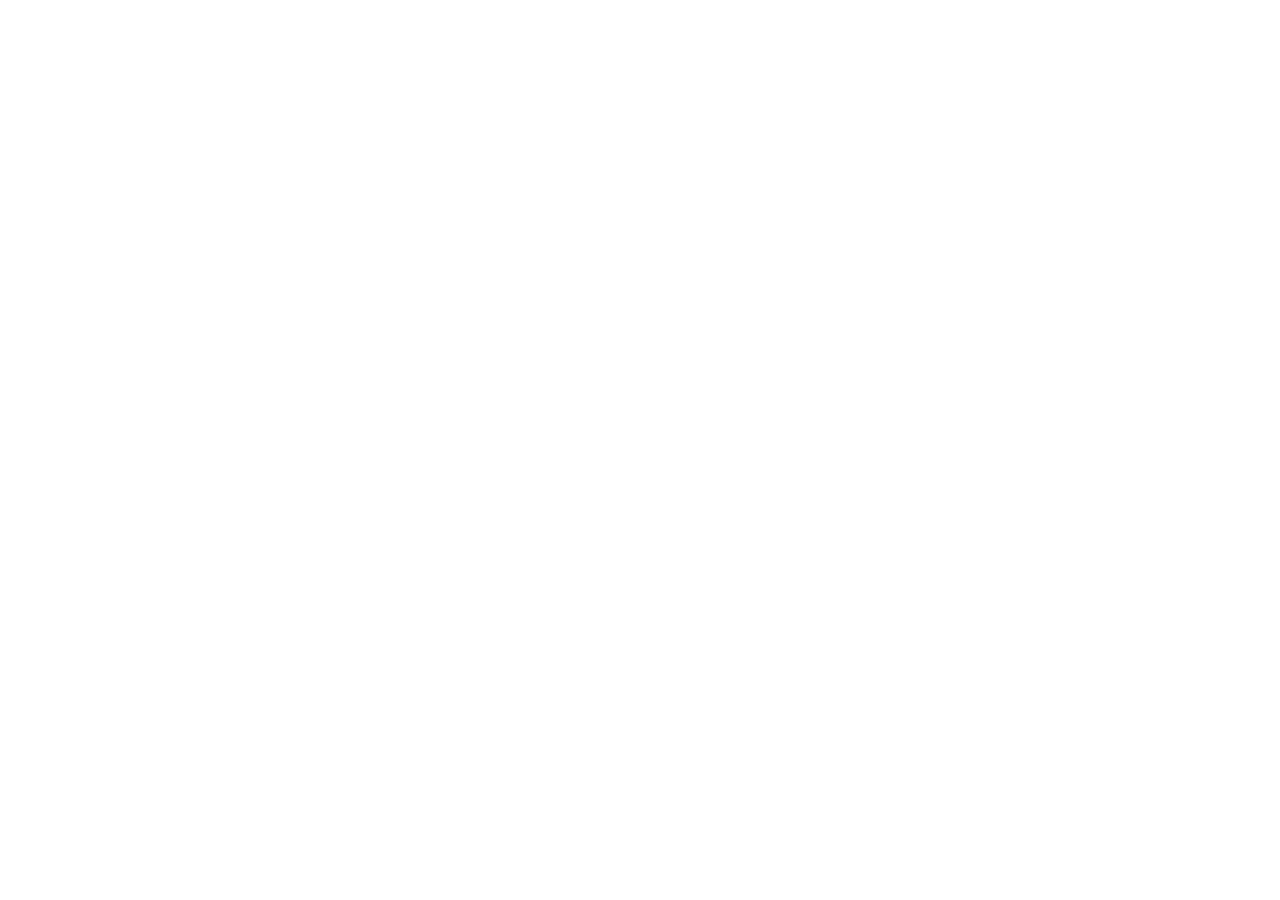
==== sprint1/index.html @ 937aca6f "First commit to set up files" ====
<!DOCTYPE html>
<html lang="en">
<head>
  <meta charset="UTF-8">
  <meta name="viewport" content="width=device-width, initial-scale=1.0">
  <meta http-equiv="X-UA-Compatible" content="ie=edge">
  <link rel="stylesheet" href="./css/style.css">
  <title>Document</title>
</head>
<body>
  
</body>
</html>
---- sprint1/css/style.css ----
/***************************************************************************/
/*      LEGEND                                                             */
/*      HIGHLIGHT AND USE USE CTRL + F + ENTER TO SKIP TO EACH SECTION     */
/*                                                                         */
/*                                                                         */
/*      SETUP!                                                             */
/*      Style Guide                                                        */
/*      General Settings of Elements and Sections...and Stylistic Sugar!   */
/*      Section 1: Header                                                  */
/*      Section 2: About                                                   */
/*      Section 3: Photo Gallery                                           */
/*      Section 4: Footer                                                  */
/*      Section 5: Media Queries                                           */
/*                                                                         */
/***************************************************************************/
/*********************************** Setup! *********************************************/
html {
  line-height: 1.15;
  -ms-text-size-adjust: 100%;
  -webkit-text-size-adjust: 100%;
}

body {
  margin: 0;
}

article, aside, footer, header, nav, section {
  display: block;
}

h1 {
  font-size: 2em;
  margin: .67em 0;
}

figcaption, figure, main {
  display: block;
}

figure {
  margin: 1em 40px;
}

hr {
  -webkit-box-sizing: content-box;
          box-sizing: content-box;
  height: 0;
  overflow: visible;
}

pre {
  font-family: monospace,monospace;
  font-size: 1em;
}

a {
  background-color: transparent;
  -webkit-text-decoration-skip: objects;
}

abbr[title] {
  border-bottom: none;
  text-decoration: underline;
  -webkit-text-decoration: underline dotted;
          text-decoration: underline dotted;
}

b, strong {
  font-weight: inherit;
}

b, strong {
  font-weight: bolder;
}

code, kbd, samp {
  font-family: monospace,monospace;
  font-size: 1em;
}

dfn {
  font-style: italic;
}

mark {
  background-color: #ff0;
  color: #000;
}

small {
  font-size: 80%;
}

sub, sup {
  font-size: 75%;
  line-height: 0;
  position: relative;
  vertical-align: baseline;
}

sub {
  bottom: -.25em;
}

sup {
  top: -.5em;
}

audio, video {
  display: inline-block;
}

audio:not([controls]) {
  display: none;
  height: 0;
}

img {
  border-style: none;
}

svg:not(:root) {
  overflow: hidden;
}

button, input, optgroup, select, textarea {
  font-family: sans-serif;
  font-size: 100%;
  line-height: 1.15;
  margin: 0;
}

button, input {
  overflow: visible;
}

button, select {
  text-transform: none;
}

button, html [type=button], [type=reset], [type=submit] {
  -webkit-appearance: button;
}

button::-moz-focus-inner, [type=button]::-moz-focus-inner, [type=reset]::-moz-focus-inner, [type=submit]::-moz-focus-inner {
  border-style: none;
  padding: 0;
}

button:-moz-focusring, [type=button]:-moz-focusring, [type=reset]:-moz-focusring, [type=submit]:-moz-focusring {
  outline: 1px dotted ButtonText;
}

fieldset {
  padding: .35em .75em .625em;
}

legend {
  -webkit-box-sizing: border-box;
          box-sizing: border-box;
  color: inherit;
  display: table;
  max-width: 100%;
  padding: 0;
  white-space: normal;
}

progress {
  display: inline-block;
  vertical-align: baseline;
}

textarea {
  overflow: auto;
}

[type=checkbox], [type=radio] {
  -webkit-box-sizing: border-box;
          box-sizing: border-box;
  padding: 0;
}

[type=number]::-webkit-inner-spin-button, [type=number]::-webkit-outer-spin-button {
  height: auto;
}

[type=search] {
  -webkit-appearance: textfield;
  outline-offset: -2px;
}

[type=search]::-webkit-search-cancel-button, [type=search]::-webkit-search-decoration {
  -webkit-appearance: none;
}

::-webkit-file-upload-button {
  -webkit-appearance: button;
  font: inherit;
}

details, menu {
  display: block;
}

summary {
  display: list-item;
}

canvas {
  display: inline-block;
}

template {
  display: none;
}

[hidden] {
  display: none;
}

.clearfix:after {
  visibility: hidden;
  display: block;
  font-size: 0;
  content: " ";
  clear: both;
  height: 0;
}

* {
  -webkit-box-sizing: border-box;
  box-sizing: border-box;
}

.visuallyhidden:not(:focus):not(:active) {
  position: absolute;
  width: 1px;
  height: 1px;
  margin: -1px;
  border: 0;
  padding: 0;
  white-space: nowrap;
  -webkit-clip-path: inset(100%);
          clip-path: inset(100%);
  clip: rect(0 0 0 0);
  overflow: hidden;
}

/************************* General Settings of Elements and Sections...and Stylistic Sugar! *************************/
html {
  font-size: 62.5%;
}

/*********************************** Section 1: Header *********************************************/
/*********************************** Section 2: About *********************************************/
/*********************************** Section 3: Photo Gallery *********************************************/
/*********************************** Section 4: Footer *********************************************/
/*********************************** Section 5: Media Queries *********************************************/
/*# sourceMappingURL=style.css.map */
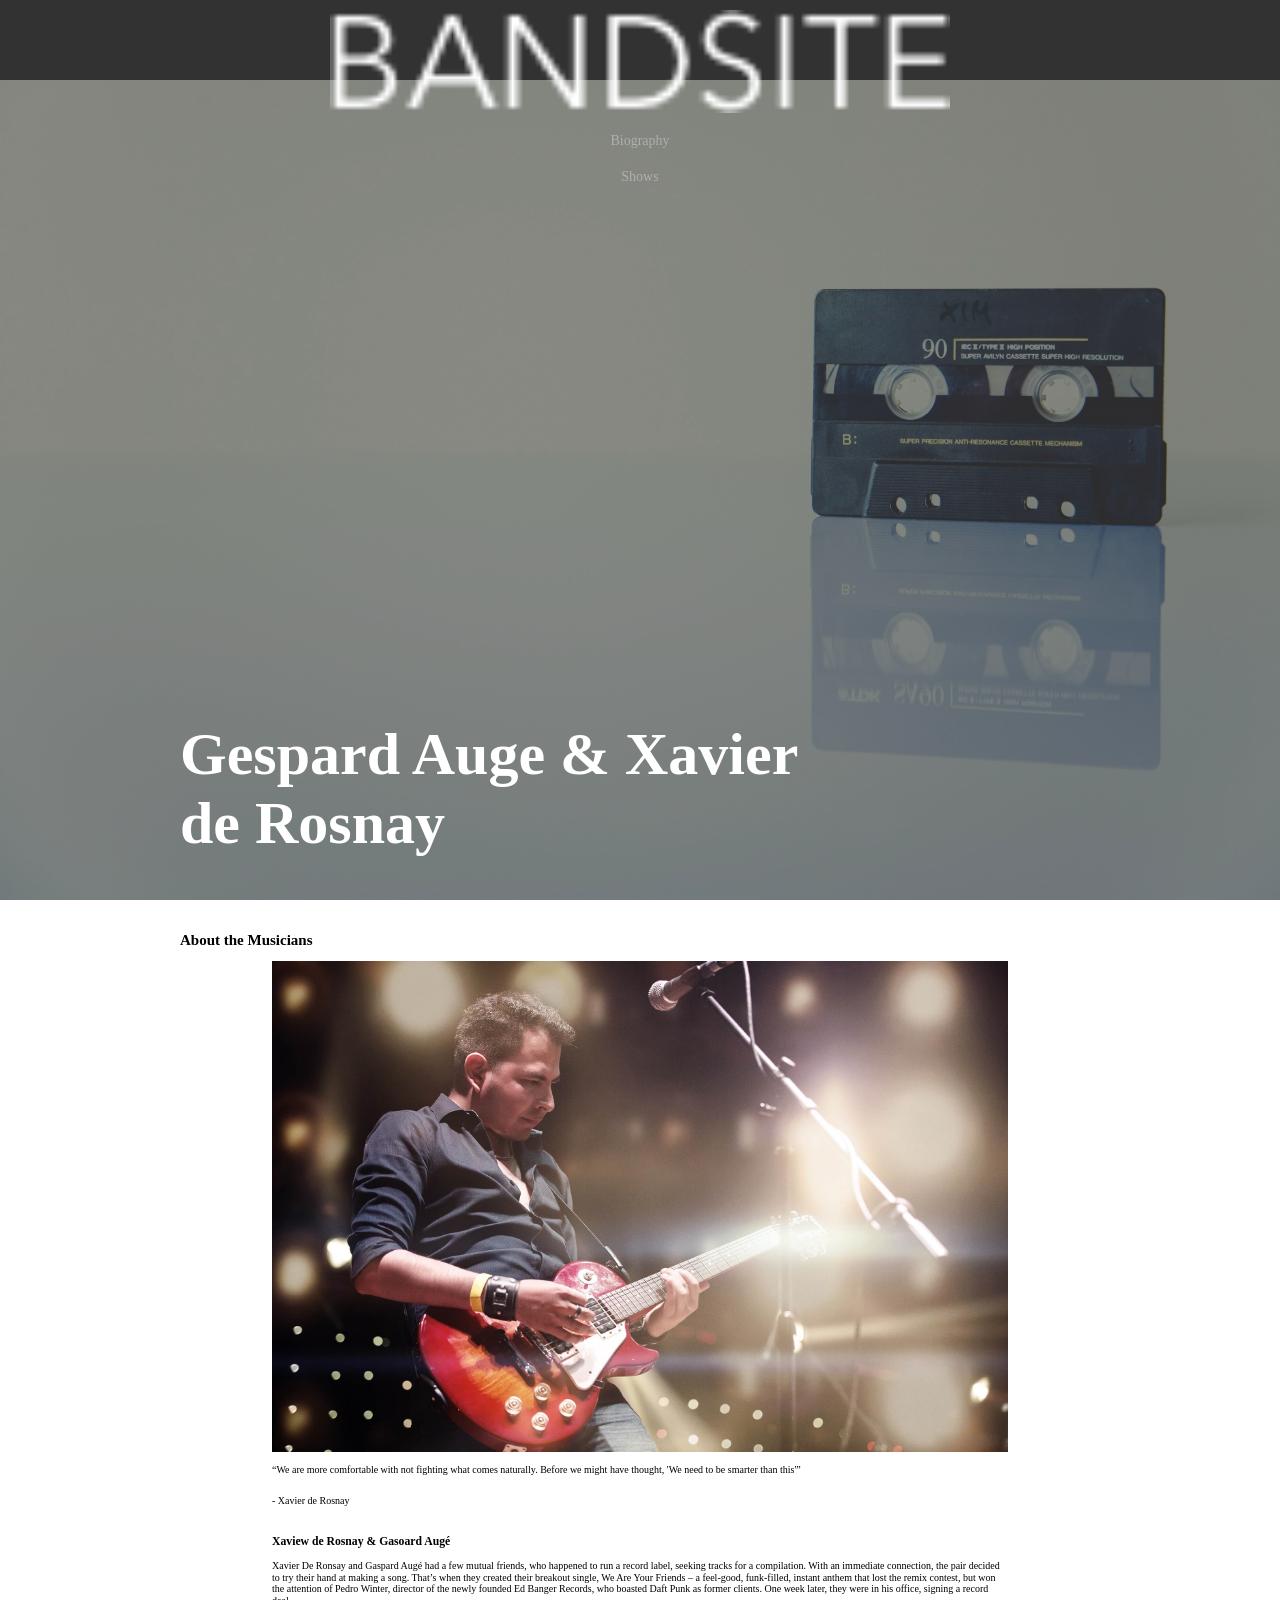
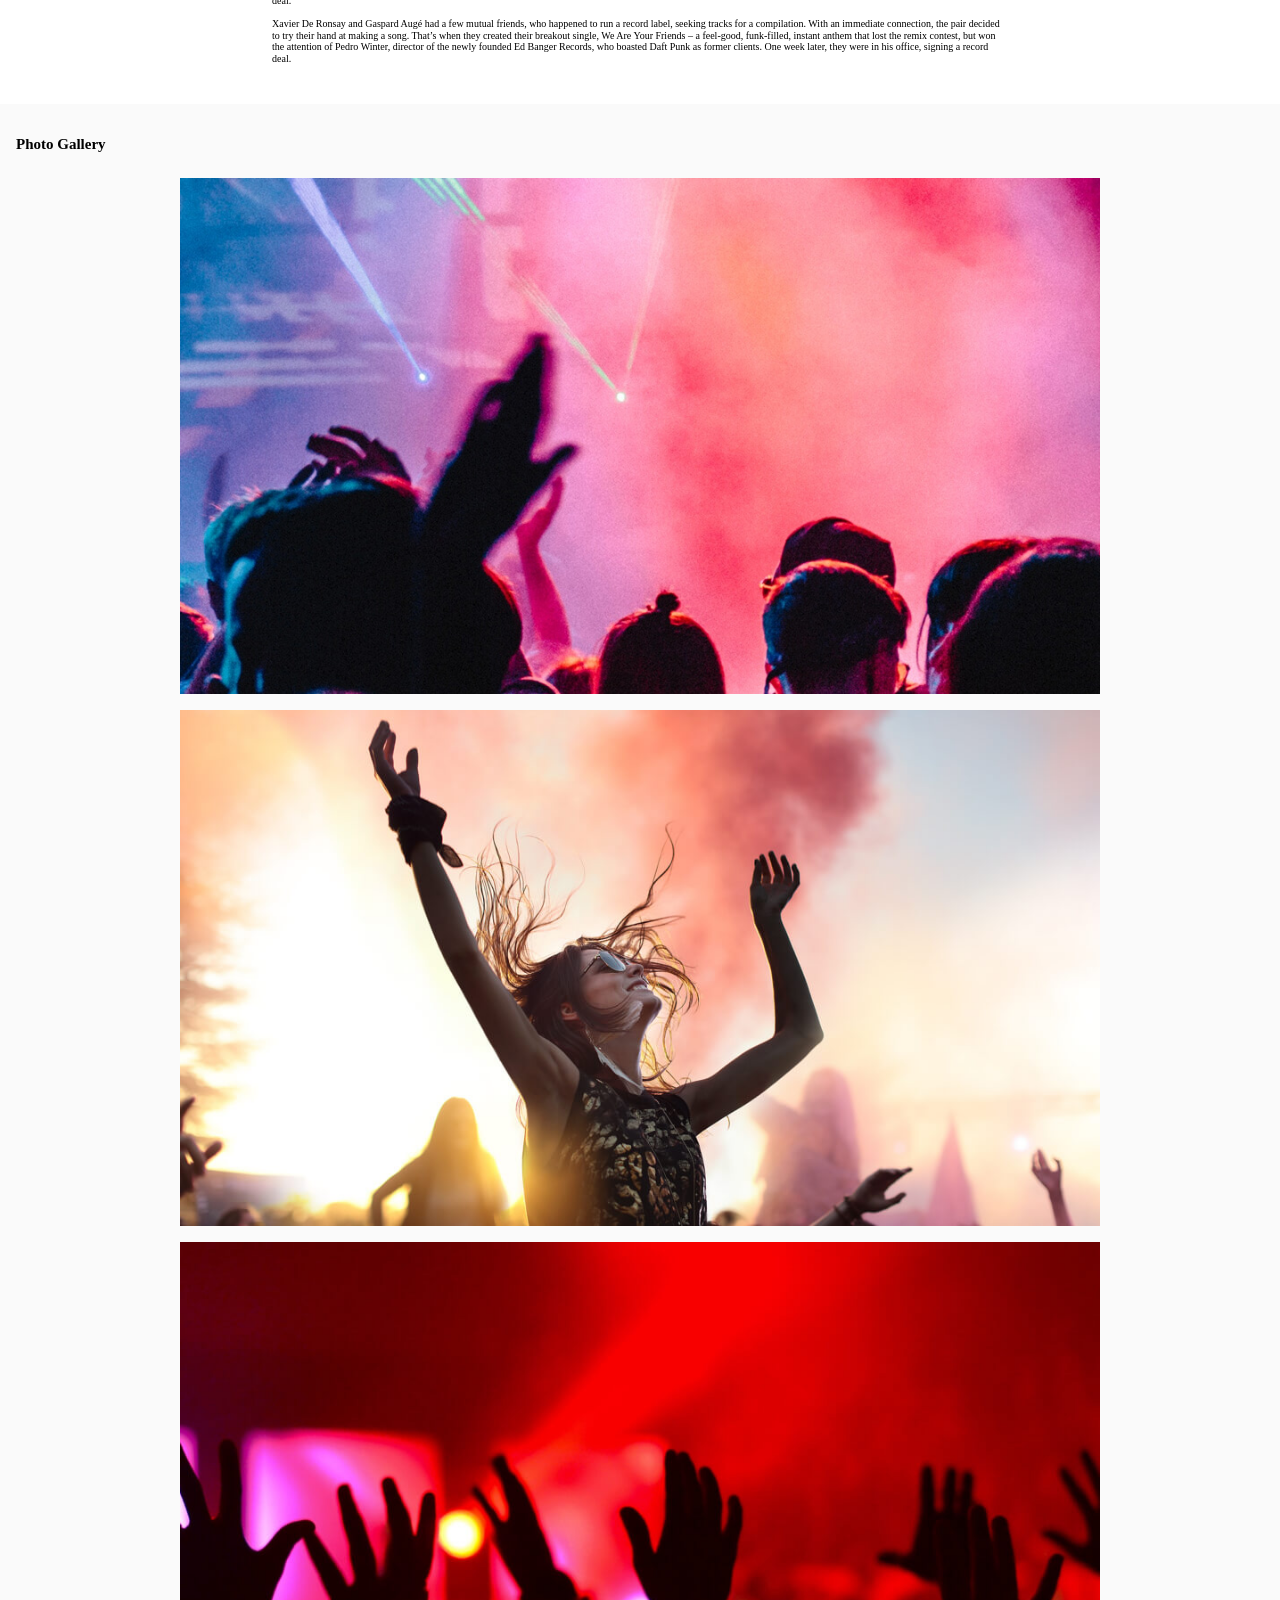
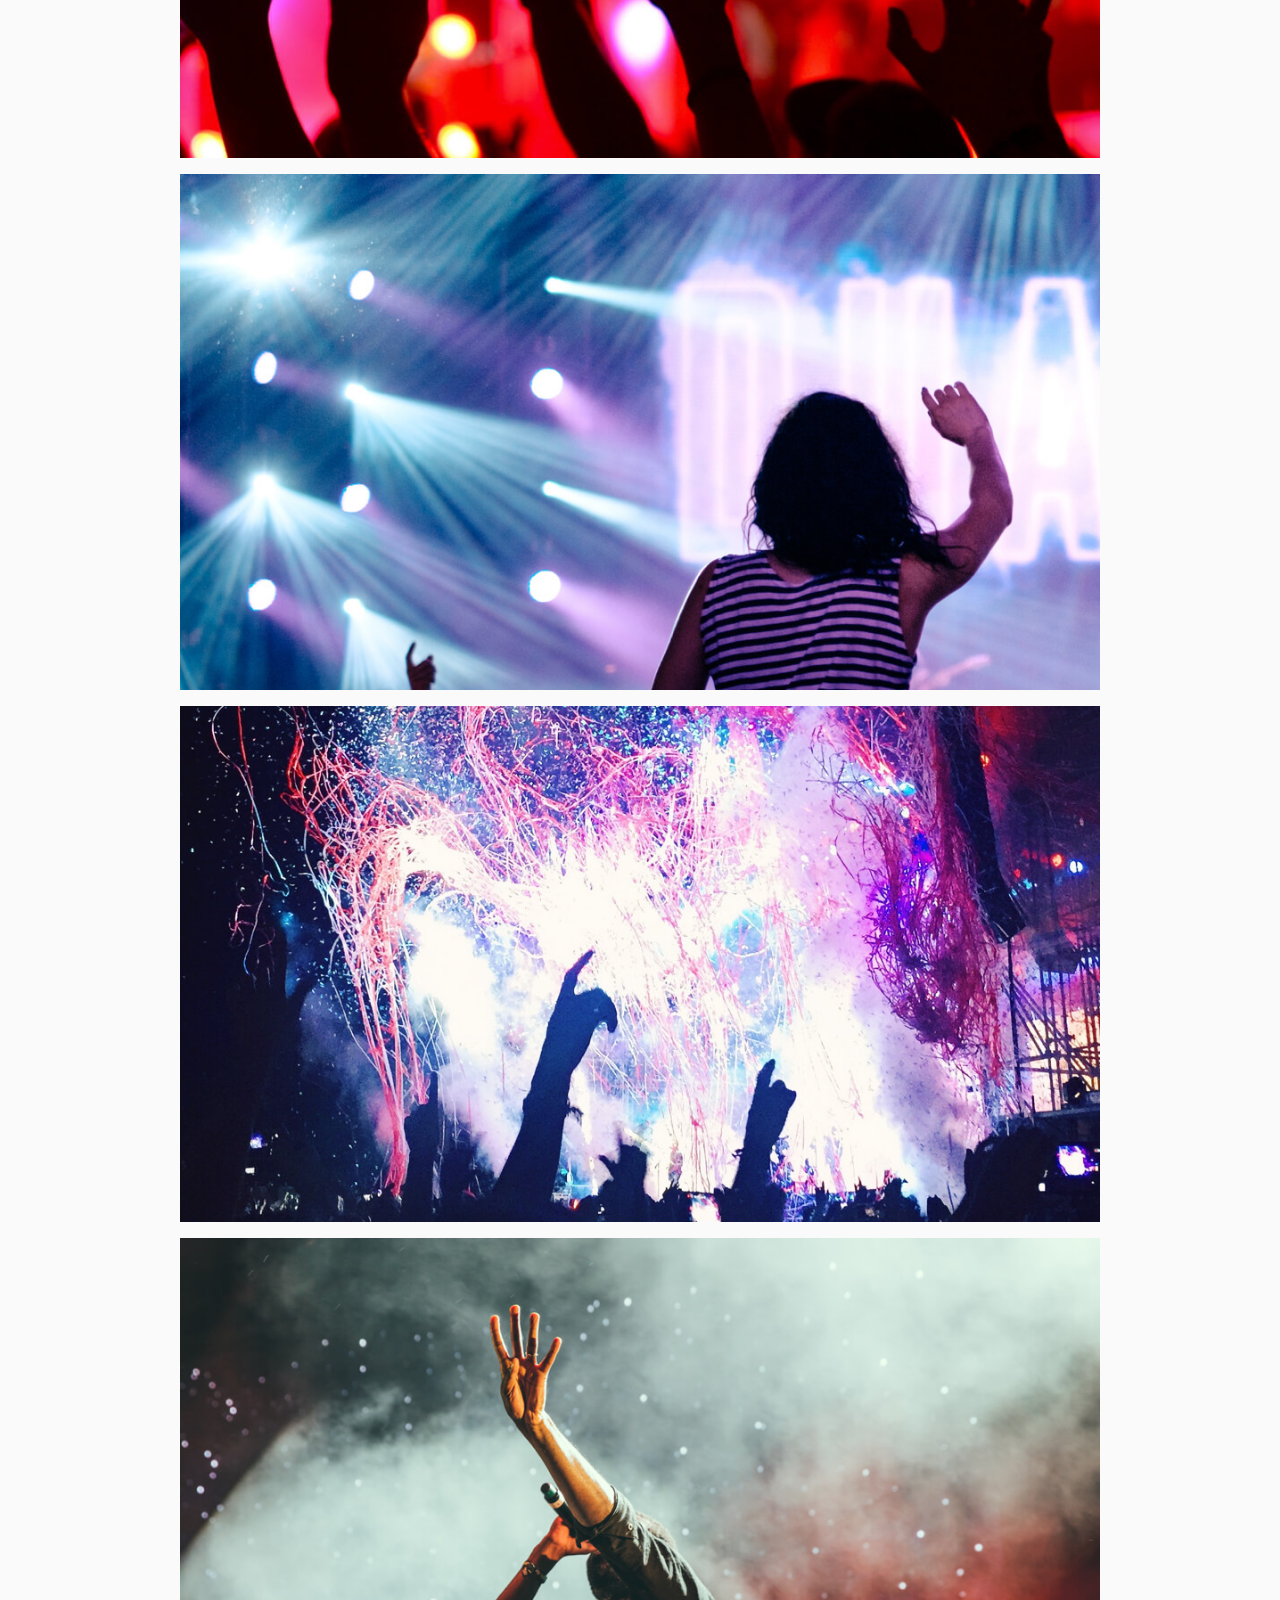
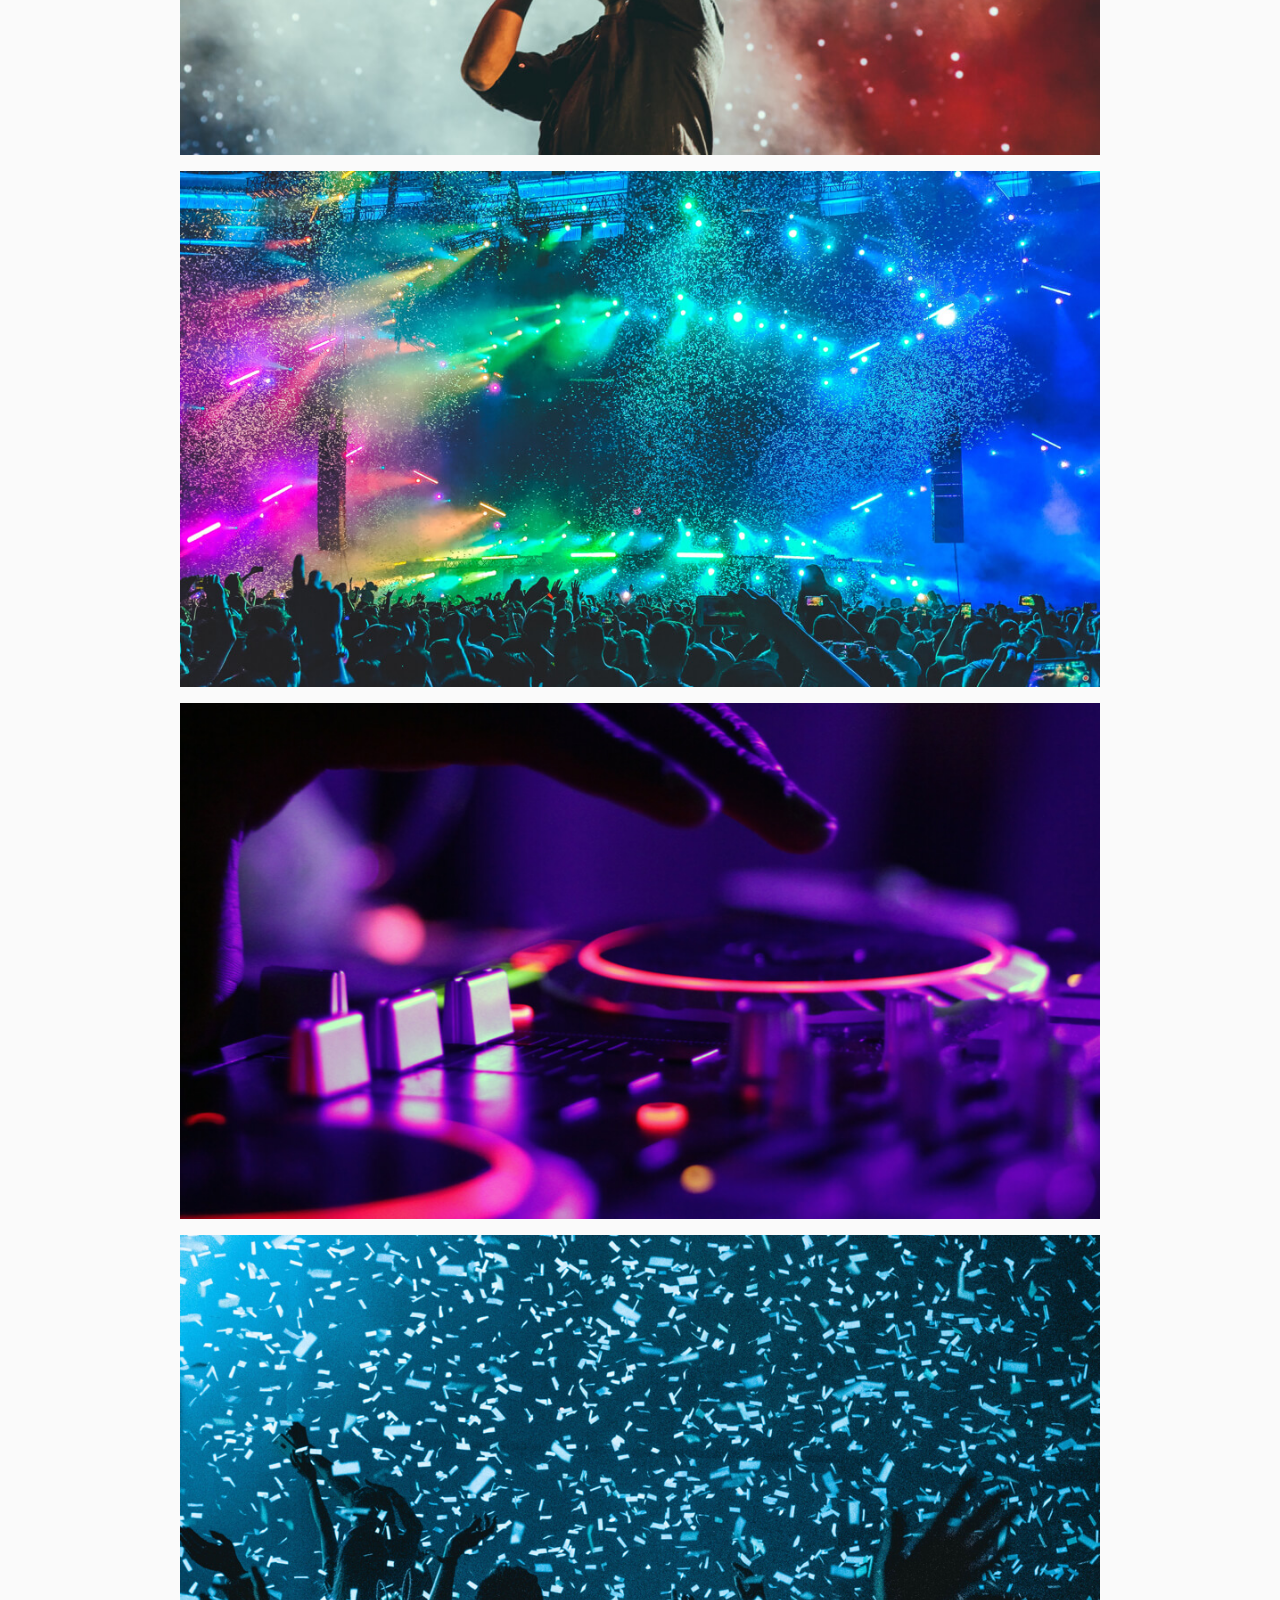
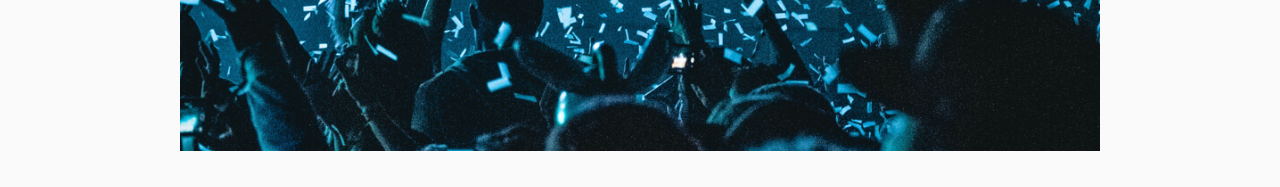
==== commit 9e88de70: "first attempt mobile only without footer. continue work and complete style guide" ====
--- a/sprint1/index.html
+++ b/sprint1/index.html
@@ -5,9 +5,84 @@
   <meta name="viewport" content="width=device-width, initial-scale=1.0">
   <meta http-equiv="X-UA-Compatible" content="ie=edge">
   <link rel="stylesheet" href="./css/style.css">
-  <title>Document</title>
+  <title>Band Site</title>
 </head>
 <body>
+  <header id="home">
+      <nav>
+        <ul>
+          <li>
+            <div class="logo-container">
+              <a href="#home">
+                <img src="./assets/logo/Logo-bandsite.png" alt="Logo of the band. Spells out Band Site">
+              </a>
+            </div>
+          </li>
+          <li class="hover-state">
+            <a href="#about">Biography</a>
+          </li>
+          <li class="hover-state">
+            <a href="#shows">Shows</a>
+          </li>
+        </ul>
+      </nav>
+      <h1 class="outter-wrapper">Gespard Auge &AMP; Xavier de Rosnay</h1>
+  </header>
   
+  <main>
+    <section id="about" class="about outter-wrapper">
+      <h2>About the Musicians</h2>
+      <div class="inner-wrapper">
+        <div class="band-container">
+          <img src="./assets/images/band.jpg" alt="Image of the band which consists of a solo guitarist">
+        </div>
+          <q>We are more comfortable with not fighting what comes naturally. Before we might have thought, 'We need to be smarter than this'</q>
+          <p>- Xavier de Rosnay</p>
+          <h3>Xaview de Rosnay &AMP; Gasoard Augé</h3>
+        <div class="about-description">
+          <p>Xavier De Ronsay and Gaspard Augé had a few mutual friends, who happened to run a record label, seeking tracks for a compilation. With an immediate connection, the pair decided to try their hand at making a song. That’s when they created their breakout single, We Are Your Friends – a feel-good, funk-filled, instant anthem that lost the remix contest, but won the attention of Pedro Winter, director of the newly founded Ed Banger Records, who boasted Daft Punk as former clients. One week later, they were in his office, signing a record deal.</p>
+          <p>Xavier De Ronsay and Gaspard Augé had a few mutual friends, who happened to run a record label, seeking tracks for a compilation. With an immediate connection, the pair decided to try their hand at making a song. That’s when they created their breakout single, We Are Your Friends – a feel-good, funk-filled, instant anthem that lost the remix contest, but won the attention of Pedro Winter, director of the newly founded Ed Banger Records, who boasted Daft Punk as former clients. One week later, they were in his office, signing a record deal.</p>
+        </div>
+      </div>
+    </section>
+    
+    <section id="shows" class="shows">
+      <h2>Photo Gallery</h2>
+      <ul class="photo-gallery outter-wrapper">
+        <li class="gallery-item">
+          <img src="./assets/images/Photo-gallery-1.jpg" alt="Generic concert photo">
+        </li>
+        <li class="gallery-item">
+          <img src="./assets/images/Photo-gallery-2.jpg" alt="Generic concert photo">
+        </li>
+        <li class="gallery-item">
+          <img src="./assets/images/Photo-gallery-3.jpg" alt="Generic concert photo">
+        </li>
+        <li class="gallery-item">
+          <img src="./assets/images/Photo-gallery-4.jpg" alt="Generic concert photo">
+        </li>
+        <li class="gallery-item">
+          <img src="./assets/images/Photo-gallery-5.jpg" alt="Generic concert photo">
+        </li>
+        <li class="gallery-item">
+          <img src="./assets/images/Photo-gallery-6.jpg" alt="Generic concert photo">
+        </li>
+        <li class="gallery-item">
+          <img src="./assets/images/Photo-gallery-7.jpg" alt="Generic concert photo">
+        </li>
+        <li class="gallery-item">
+          <img src="./assets/images/Photo-gallery-8.jpg" alt="Generic concert photo">
+        </li>
+        <li class="gallery-item">
+          <img src="./assets/images/Photo-gallery-9.jpg" alt="Generic concert photo">
+        </li>
+      </ul>
+    </section>
+  </main>
+
+  <footer>
+
+  </footer>
+
 </body>
 </html>
--- a/sprint1/css/style.css
+++ b/sprint1/css/style.css
@@ -251,9 +251,180 @@
   font-size: 62.5%;
 }
 
+ul, li {
+  padding: 0;
+  margin: 0;
+}
+
+li {
+  list-style: none;
+}
+
+h1, h2, h3,
+h4, h5, h6,
+p, q {
+  margin: 0;
+}
+
+img {
+  width: 100%;
+  display: block;
+}
+
+a {
+  display: block;
+  text-decoration: none;
+}
+
+q {
+  display: block;
+}
+
+.outter-wrapper {
+  margin: 0 1.6rem;
+}
+
+h1 {
+  padding: 50% 20% 0 0;
+  font-size: 2.4rem;
+  color: #FFF;
+}
+
+h2 {
+  margin: 1.2rem 0;
+}
+
+h3 {
+  margin: 2.8rem 0 1.2rem 0;
+}
+
+section {
+  padding: 2.0rem 0 2.8rem 0;
+}
+
+nav a:hover {
+  color: #FAFAFA;
+}
+
 /*********************************** Section 1: Header *********************************************/
+header {
+  background-image: -webkit-gradient(linear, left top, left bottom, from(rgba(50, 50, 50, 0.5))), url("../assets/images/hero.jpg");
+  background-image: linear-gradient(rgba(50, 50, 50, 0.5)), url("../assets/images/hero.jpg");
+  background-size: 100% 100vh;
+  height: 100vh;
+}
+
+nav {
+  background: #323232;
+}
+
+nav a {
+  font-size: 1.4rem;
+  padding: 1rem;
+  color: #AFAFAF;
+}
+
+nav a:hover {
+  color: #FAFAFA;
+}
+
+nav ul {
+  height: 8.0rem;
+  display: -webkit-box;
+  display: -ms-flexbox;
+  display: flex;
+  -ms-flex-wrap: wrap;
+      flex-wrap: wrap;
+  -webkit-box-align: center;
+      -ms-flex-align: center;
+          align-items: center;
+  -ms-flex-pack: distribute;
+      justify-content: space-around;
+  text-align: center;
+}
+
+nav ul li {
+  width: 50%;
+  position: relative;
+}
+
+nav ul li:nth-child(1) {
+  width: 100%;
+}
+
+.logo-container {
+  width: 50%;
+  margin: 0 auto;
+}
+
+.hover-state:hover::after {
+  position: absolute;
+  content: "";
+  left: 0;
+  right: 0;
+  top: 90%;
+  bottom: 0;
+  background: #FAFAFA;
+}
+
 /*********************************** Section 2: About *********************************************/
+.band-container {
+  width: 100%;
+  margin: 1.2rem 0;
+}
+
+.about {
+  background: #fff;
+}
+
+.about q {
+  margin: 1.2rem 0 2rem 0;
+}
+
+.about p {
+  margin: 1.2rem 0;
+}
+
 /*********************************** Section 3: Photo Gallery *********************************************/
+.shows {
+  background: #FAFAFA;
+}
+
+.shows h2 {
+  margin: 1.2rem 1.6rem 1.6rem;
+}
+
+.photo-gallery {
+  display: -webkit-box;
+  display: -ms-flexbox;
+  display: flex;
+  -webkit-box-orient: vertical;
+  -webkit-box-direction: normal;
+      -ms-flex-direction: column;
+          flex-direction: column;
+}
+
+.gallery-item {
+  margin: 0.8rem 0;
+}
+
 /*********************************** Section 4: Footer *********************************************/
 /*********************************** Section 5: Media Queries *********************************************/
+@media (min-width: 1200px) {
+  .outter-wrapper {
+    margin: 0 18.0rem;
+  }
+  .inner-wrapper {
+    margin: 0 9.2rem;
+  }
+  h1 {
+    font-size: 6.0rem;
+  }
+  nav li > a {
+    font-size: 1.4rem;
+  }
+  nav ul li:nth-child(2) {
+    margin: 0 5.6rem;
+  }
+}
 /*# sourceMappingURL=style.css.map */
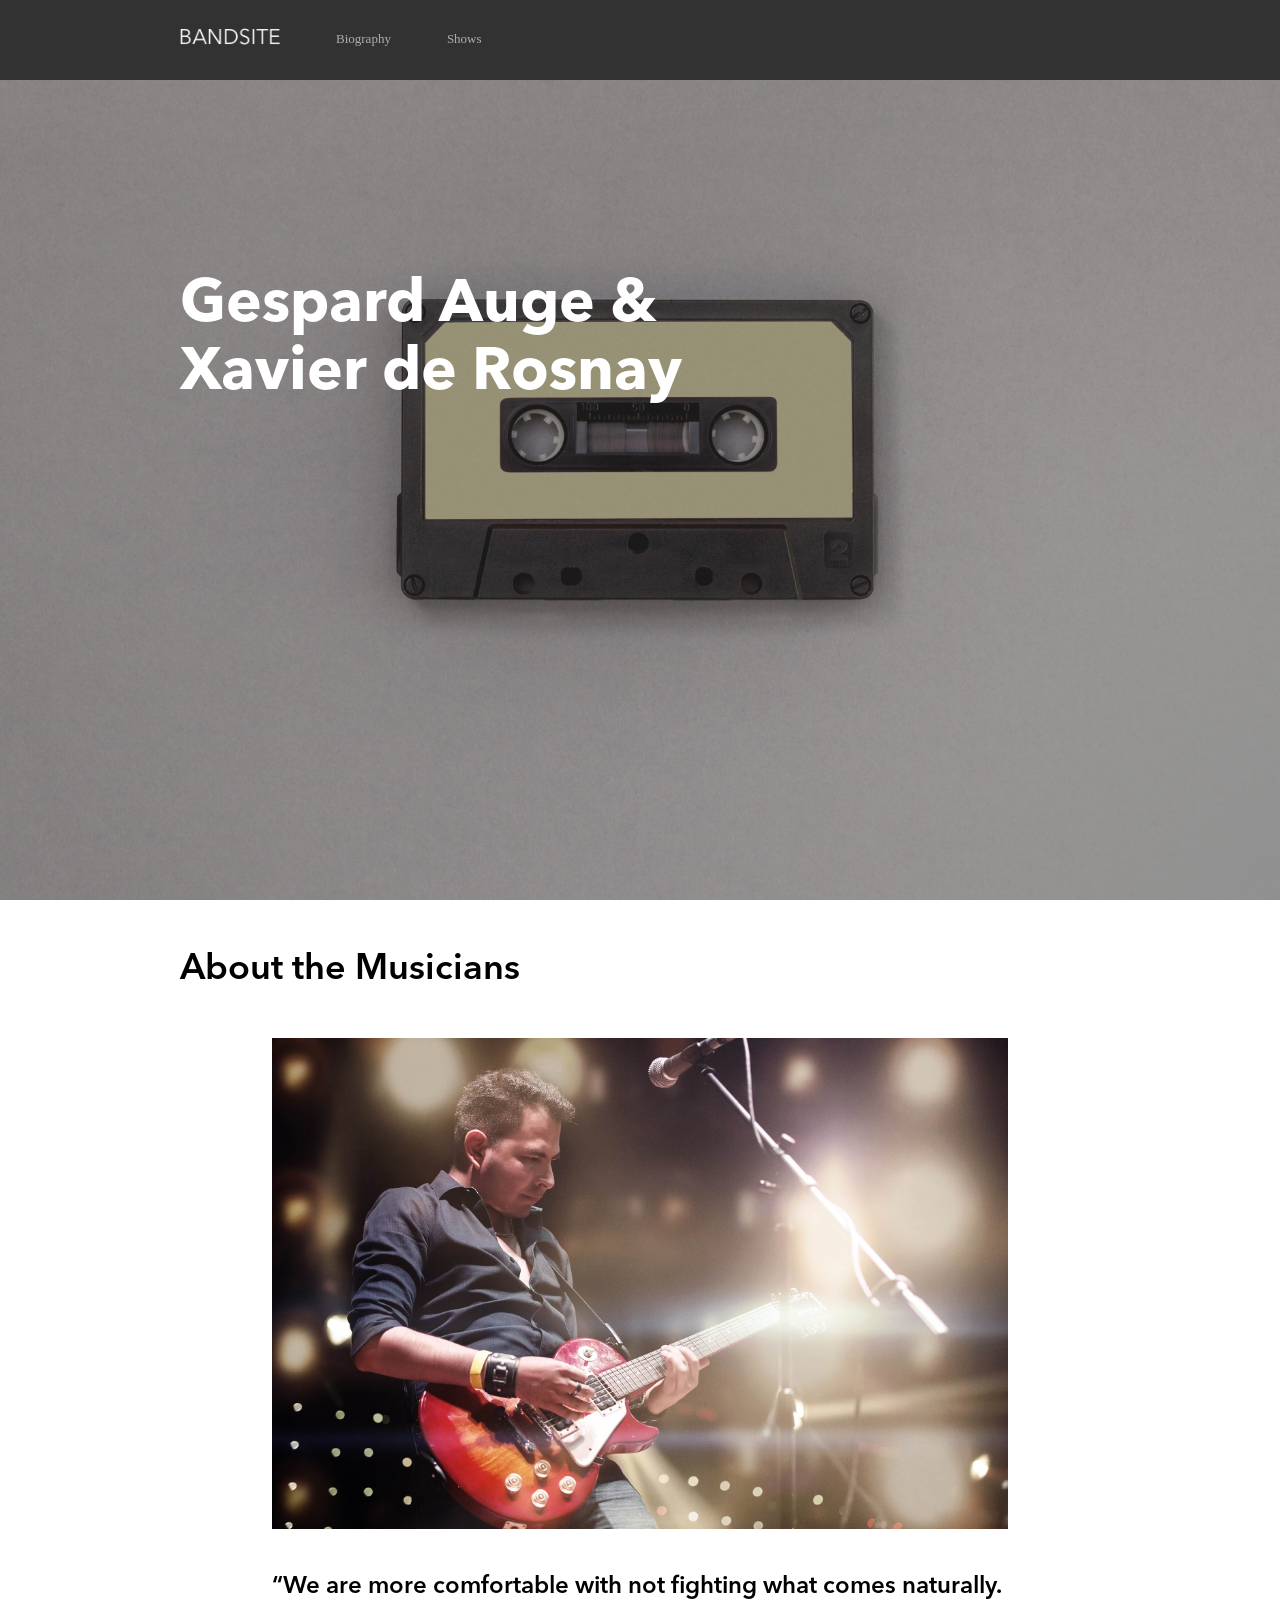
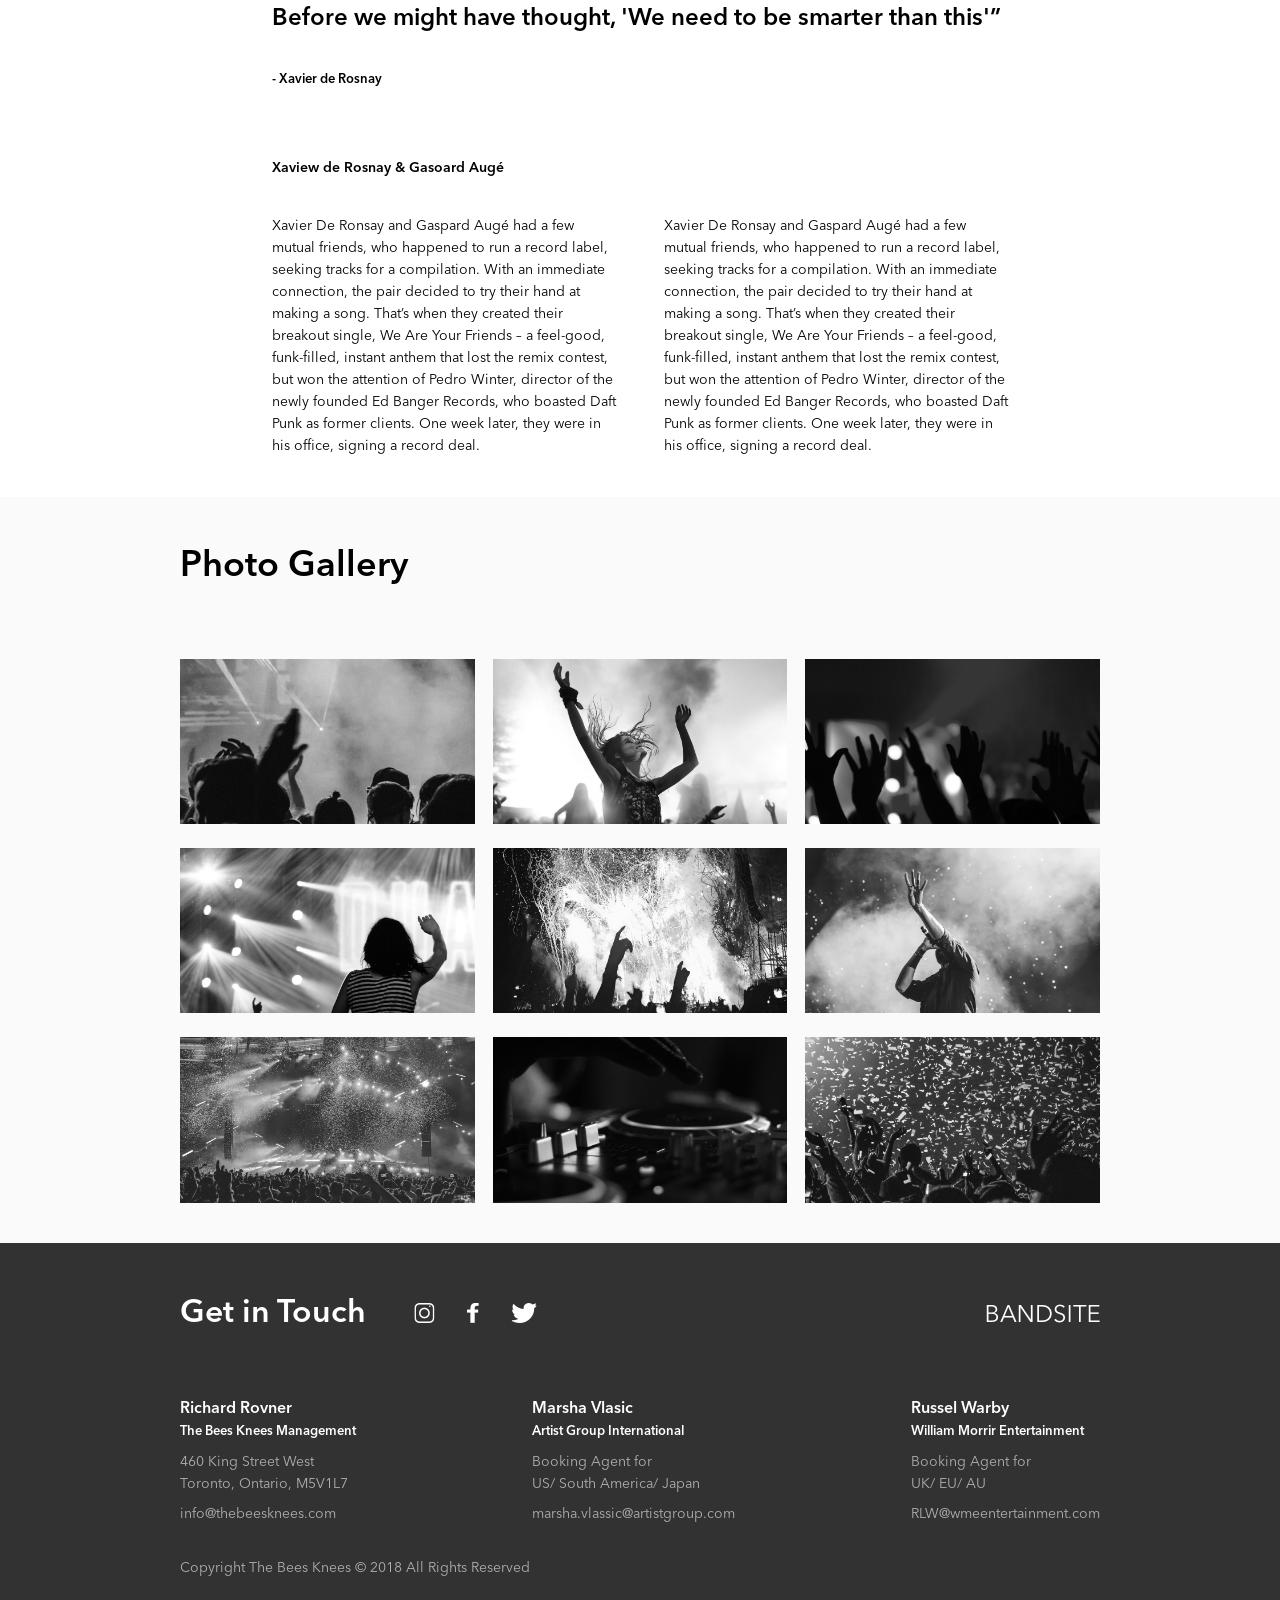
==== commit 212503c1: "First draft completed. Review layouts and requirements for paddings and margins throughout" ====
--- a/sprint1/index.html
+++ b/sprint1/index.html
@@ -8,21 +8,19 @@
   <title>Band Site</title>
 </head>
 <body>
-  <header id="home">
+    <header id="home">
       <nav>
         <ul>
-          <li>
-            <div class="logo-container">
-              <a href="#home">
-                <img src="./assets/logo/Logo-bandsite.png" alt="Logo of the band. Spells out Band Site">
-              </a>
-            </div>
+          <li class="full hover-state">
+            <a href="#home">
+              <img class="logo" src="./assets/logo/Logo-bandsite.png" alt="Logo of the band. Spells out Band Site">
+            </a>
           </li>
-          <li class="hover-state">
+          <li class="half hover-state">
             <a href="#about">Biography</a>
           </li>
-          <li class="hover-state">
-            <a href="#shows">Shows</a>
+          <li class="half hover-state">
+            <a href="#">Shows</a>
           </li>
         </ul>
       </nav>
@@ -81,7 +79,53 @@
   </main>
 
   <footer>
-
+    <div class="footer-flex outter-wrapper">
+      <h2>Get in Touch</h2>
+      <ul class="social-cta">
+        <li class="social-container">
+          <a href="http://www.instagram.com" target="__blank">
+            <img src="./assets/icons/png/Icon-instagram.png" alt="">
+          </a>
+        </li>
+        <li class="social-container">
+          <a href="http://www.facebook.com" target="__blank">
+            <img src="./assets/icons/png/Icon-facebook.png" alt="">
+          </a>
+        </li>
+        <li class="social-container">
+          <a href="http://www.twitter.com" target="__blank">        
+            <img src="./assets/icons/png/Icon-twitter.png" alt="">
+          </a>      
+        </li>
+      </ul>
+      <a href="#" class="footer-logo">
+        <img src="./assets/logo/Logo-bandsite.png" alt="">
+      </a>
+    </div>
+    <ul class="footer-flex outter-wrapper">
+      <li>
+        <h4>Richard Rovner</h4>
+        <p>The Bees Knees Management</p>
+        <p>460 King Street West</p>
+        <p>Toronto, Ontario, M5V1L7</p>
+        <a href="mailto:info@thebeesknees.com">info@thebeesknees.com</a>
+      </li>
+      <li>
+        <h4>Marsha Vlasic</h4>
+        <p>Artist Group International</p>
+        <p>Booking Agent for</p>
+        <p>US/ South America/ Japan</p>
+        <a href="mailto:Rmarsha.vlassic@artistgroup.com">marsha.vlassic@artistgroup.com</a>
+      </li>
+      <li>
+        <h4>Russel Warby</h4>
+        <p>William Morrir Entertainment</p>
+        <p>Booking Agent for</p>
+        <p>UK/ EU/ AU</p>
+        <a href="mailto:RLW@wmeentertainment.com">RLW@wmeentertainment.com</a>
+      </li>
+    </ul>
+    <p class="outter-wrapper">Copyright The Bees Knees &COPY; 2018 All Rights Reserved</p>
   </footer>
 
 </body>
--- a/sprint1/css/style.css
+++ b/sprint1/css/style.css
@@ -246,6 +246,21 @@
   overflow: hidden;
 }
 
+@font-face {
+  font-family: "Bold";
+  src: url("./fonts/AvenirNextProLT/Linotype - AvenirNextLTPro-Bold.otf");
+}
+
+@font-face {
+  font-family: "DBold";
+  src: url("./fonts/AvenirNextProLT/Linotype - AvenirNextLTPro-Demi.otf");
+}
+
+@font-face {
+  font-family: "Regular";
+  src: url("./fonts/AvenirNextProLT/Linotype - AvenirNextLTPro-Regular.otf");
+}
+
 /************************* General Settings of Elements and Sections...and Stylistic Sugar! *************************/
 html {
   font-size: 62.5%;
@@ -272,12 +287,8 @@
 }
 
 a {
-  display: block;
+  display: inline-block;
   text-decoration: none;
-}
-
-q {
-  display: block;
 }
 
 .outter-wrapper {
@@ -287,18 +298,54 @@
 h1 {
   padding: 50% 20% 0 0;
   font-size: 2.4rem;
+  font-family: 'Bold';
+  line-height: 3.2rem;
   color: #FFF;
 }
 
 h2 {
-  margin: 1.2rem 0;
+  padding: 1.2rem 0;
+  font-size: 2.4rem;
+  font-family: 'DBold';
+  line-height: 3.2rem;
 }
 
 h3 {
-  margin: 2.8rem 0 1.2rem 0;
-}
-
-section {
+  padding: 2.8rem 0 1.2rem 0;
+  font-family: 'DBold';
+  font-weight: 500;
+  font-size: 1.4rem;
+  line-height: 2.2rem;
+}
+
+h4 {
+  font-family: 'DBold';
+  font-weight: 500;
+  font-size: 1.3rem;
+  line-height: 2.2rem;
+}
+
+p, footer a {
+  font-size: 1.3rem;
+  line-height: 1.8rem;
+  font-family: 'Regular';
+}
+
+q {
+  font-size: 1.4rem;
+  line-height: 2.2rem;
+  font-family: 'DBold';
+  display: block;
+  padding: 1.2rem 0 2rem 0;
+}
+
+q + p {
+  font-size: 1.3rem;
+  line-height: 1.8rem;
+  font-family: 'DBold';
+}
+
+section, footer {
   padding: 2.0rem 0 2.8rem 0;
 }
 
@@ -310,50 +357,61 @@
 header {
   background-image: -webkit-gradient(linear, left top, left bottom, from(rgba(50, 50, 50, 0.5))), url("../assets/images/hero.jpg");
   background-image: linear-gradient(rgba(50, 50, 50, 0.5)), url("../assets/images/hero.jpg");
-  background-size: 100% 100vh;
+  background-size: cover;
+  background-position: center;
+  background-repeat: no-repeat;
   height: 100vh;
 }
 
-nav {
-  background: #323232;
-}
-
-nav a {
-  font-size: 1.4rem;
-  padding: 1rem;
-  color: #AFAFAF;
-}
-
-nav a:hover {
-  color: #FAFAFA;
-}
-
 nav ul {
-  height: 8.0rem;
   display: -webkit-box;
   display: -ms-flexbox;
   display: flex;
   -ms-flex-wrap: wrap;
       flex-wrap: wrap;
-  -webkit-box-align: center;
-      -ms-flex-align: center;
-          align-items: center;
+  height: 8.0rem;
   -ms-flex-pack: distribute;
       justify-content: space-around;
+  background: #323232;
+}
+
+.full {
+  width: 100%;
+}
+
+.half {
+  width: 50%;
+}
+
+nav li {
   text-align: center;
-}
-
-nav ul li {
-  width: 50%;
+  display: -webkit-box;
+  display: -ms-flexbox;
+  display: flex;
+  -webkit-box-align: stretch;
+      -ms-flex-align: stretch;
+          align-items: stretch;
   position: relative;
 }
 
-nav ul li:nth-child(1) {
-  width: 100%;
-}
-
-.logo-container {
-  width: 50%;
+nav li a {
+  -webkit-box-flex: 1;
+      -ms-flex: 1;
+          flex: 1;
+  padding: 8px;
+  color: #AFAFAF;
+  font-family: 'Normal';
+  font-weight: 500;
+  font-size: 1.3rem;
+  line-height: 2.2rem;
+}
+
+nav li a:hover {
+  color: #FAFAFA;
+}
+
+.logo {
+  width: 100px;
   margin: 0 auto;
 }
 
@@ -370,19 +428,14 @@
 /*********************************** Section 2: About *********************************************/
 .band-container {
   width: 100%;
-  margin: 1.2rem 0;
 }
 
 .about {
   background: #fff;
 }
 
-.about q {
-  margin: 1.2rem 0 2rem 0;
-}
-
 .about p {
-  margin: 1.2rem 0;
+  padding: 1.2rem 0;
 }
 
 /*********************************** Section 3: Photo Gallery *********************************************/
@@ -406,25 +459,255 @@
 
 .gallery-item {
   margin: 0.8rem 0;
+  -webkit-filter: grayscale(1);
+          filter: grayscale(1);
+  -webkit-transition: all 0.5s;
+  transition: all 0.5s;
+}
+
+.gallery-item:hover {
+  -webkit-filter: grayscale(0);
+          filter: grayscale(0);
+  -webkit-transition: all 0.5s;
+  transition: all 0.5s;
 }
 
 /*********************************** Section 4: Footer *********************************************/
+footer {
+  background: #323232;
+  color: #FFF;
+}
+
+footer h2 {
+  font-size: 3.2rem;
+  padding-top: 2.4rem;
+}
+
+footer p:last-child {
+  padding-right: 25%;
+  color: #AFAFAF;
+}
+
+footer a {
+  margin: 0;
+  color: #AFAFAF;
+}
+
+.social-cta {
+  display: -webkit-box;
+  display: -ms-flexbox;
+  display: flex;
+  padding: 3.2rem 0;
+}
+
+.social-cta a {
+  -webkit-transition: all 0.5s;
+  transition: all 0.5s;
+}
+
+.social-cta a:hover {
+  -webkit-transform: scale(1.25);
+          transform: scale(1.25);
+  -webkit-transition: all 0.5s;
+  transition: all 0.5s;
+}
+
+.social-container:nth-child(2) {
+  padding: 0 3.2rem;
+}
+
+.footer-flex {
+  display: -webkit-box;
+  display: -ms-flexbox;
+  display: flex;
+  -webkit-box-orient: vertical;
+  -webkit-box-direction: normal;
+      -ms-flex-direction: column;
+          flex-direction: column;
+}
+
+.footer-flex li {
+  margin: 0.8rem 0;
+}
+
+.footer-flex p:not(:first-of-type) {
+  margin: 0;
+  color: #AFAFAF;
+}
+
+.footer-flex p:first-of-type {
+  margin: 0;
+  font-family: 'DBold';
+  font-weight: 500;
+  font-size: 1.3rem;
+  line-height: 2.2rem;
+}
+
+.footer-flex p:nth-of-type(odd) {
+  padding-bottom: 0.8rem;
+}
+
+.footer-logo {
+  display: none;
+}
+
 /*********************************** Section 5: Media Queries *********************************************/
+@media (min-width: 550px) {
+  h1 {
+    padding: 25% 20% 0 0;
+    font-size: 6.0rem;
+    line-height: 6.8rem;
+  }
+  h2 {
+    font-size: 3.6rem;
+    line-height: 4.4rem;
+  }
+  h3 {
+    font-size: 1.4rem;
+    line-height: 2.2rem;
+  }
+  h4 {
+    font-size: 1.6rem;
+    line-height: 2.4rem;
+  }
+  p, footer a {
+    font-size: 1.4rem;
+    line-height: 2.2rem;
+  }
+  q {
+    font-size: 2.4rem;
+    line-height: 3.2rem;
+  }
+  q + p {
+    font-size: 1.3rem;
+    line-height: 1.8rem;
+  }
+  .outter-wrapper {
+    margin: 0 2.4rem;
+  }
+  nav ul {
+    -webkit-box-pack: start;
+        -ms-flex-pack: start;
+            justify-content: flex-start;
+    -webkit-box-align: stretch;
+        -ms-flex-align: stretch;
+            align-items: stretch;
+  }
+  .full {
+    width: auto;
+  }
+  .half {
+    width: auto;
+  }
+  nav li a {
+    padding: 24px;
+  }
+  .hover-state:hover::after {
+    top: 95%;
+  }
+  .about-description {
+    display: -webkit-box;
+    display: -ms-flexbox;
+    display: flex;
+  }
+  .about-description p:first-child {
+    margin-right: 24px;
+  }
+  .shows h2 {
+    margin: 1.2rem 2.4rem 1.6rem;
+  }
+  .photo-gallery {
+    -webkit-box-orient: horizontal;
+    -webkit-box-direction: normal;
+        -ms-flex-direction: row;
+            flex-direction: row;
+    -ms-flex-wrap: wrap;
+        flex-wrap: wrap;
+    -webkit-box-pack: justify;
+        -ms-flex-pack: justify;
+            justify-content: space-between;
+  }
+  .gallery-item {
+    margin: 0.8rem 0;
+    width: calc(33.33% - 12px);
+    -webkit-filter: grayscale(1);
+            filter: grayscale(1);
+    -webkit-transition: all 0.5s;
+    transition: all 0.5s;
+  }
+  .gallery-item:hover {
+    -webkit-filter: grayscale(0);
+            filter: grayscale(0);
+    -webkit-transition: all 0.5s;
+    transition: all 0.5s;
+  }
+  footer h2 {
+    padding: 0 4.8rem 0 0;
+  }
+  .footer-flex {
+    -webkit-box-orient: horizontal;
+    -webkit-box-direction: normal;
+        -ms-flex-direction: row;
+            flex-direction: row;
+    -webkit-box-pack: justify;
+        -ms-flex-pack: justify;
+            justify-content: space-between;
+  }
+  .footer-flex:first-of-type {
+    -webkit-box-pack: justify;
+        -ms-flex-pack: justify;
+            justify-content: space-between;
+    -webkit-box-align: center;
+        -ms-flex-align: center;
+            align-items: center;
+  }
+  .footer-flex:last-of-type {
+    margin-bottom: 2.4rem;
+  }
+  .footer-logo {
+    display: block;
+    margin-left: auto;
+  }
+}
+
 @media (min-width: 1200px) {
+  h1 {
+    padding: 15% 30% 0 0;
+  }
+  h2 {
+    margin: 1.6rem 0;
+  }
+  h3 {
+    padding: 5.6rem 0 2.4rem 0;
+  }
+  q {
+    padding: 2.4rem 0;
+  }
   .outter-wrapper {
     margin: 0 18.0rem;
   }
   .inner-wrapper {
-    margin: 0 9.2rem;
-  }
-  h1 {
-    font-size: 6.0rem;
-  }
-  nav li > a {
-    font-size: 1.4rem;
-  }
-  nav ul li:nth-child(2) {
-    margin: 0 5.6rem;
+    padding: 0 9.2rem;
+  }
+  nav ul {
+    padding: 0 15.2rem;
+  }
+  nav ul li a {
+    padding: 2.8rem;
+  }
+  .band-container {
+    padding: 1.8rem 0;
+  }
+  .about-description p:first-child {
+    margin-right: 48px;
+  }
+  .shows h2 {
+    margin: 0 18.0rem;
+    padding: 2.8rem 0 5.8rem 0;
+  }
+  .gallery-item {
+    margin: 1.2rem 0;
+    width: calc(33.33% - 12px);
   }
 }
 /*# sourceMappingURL=style.css.map */
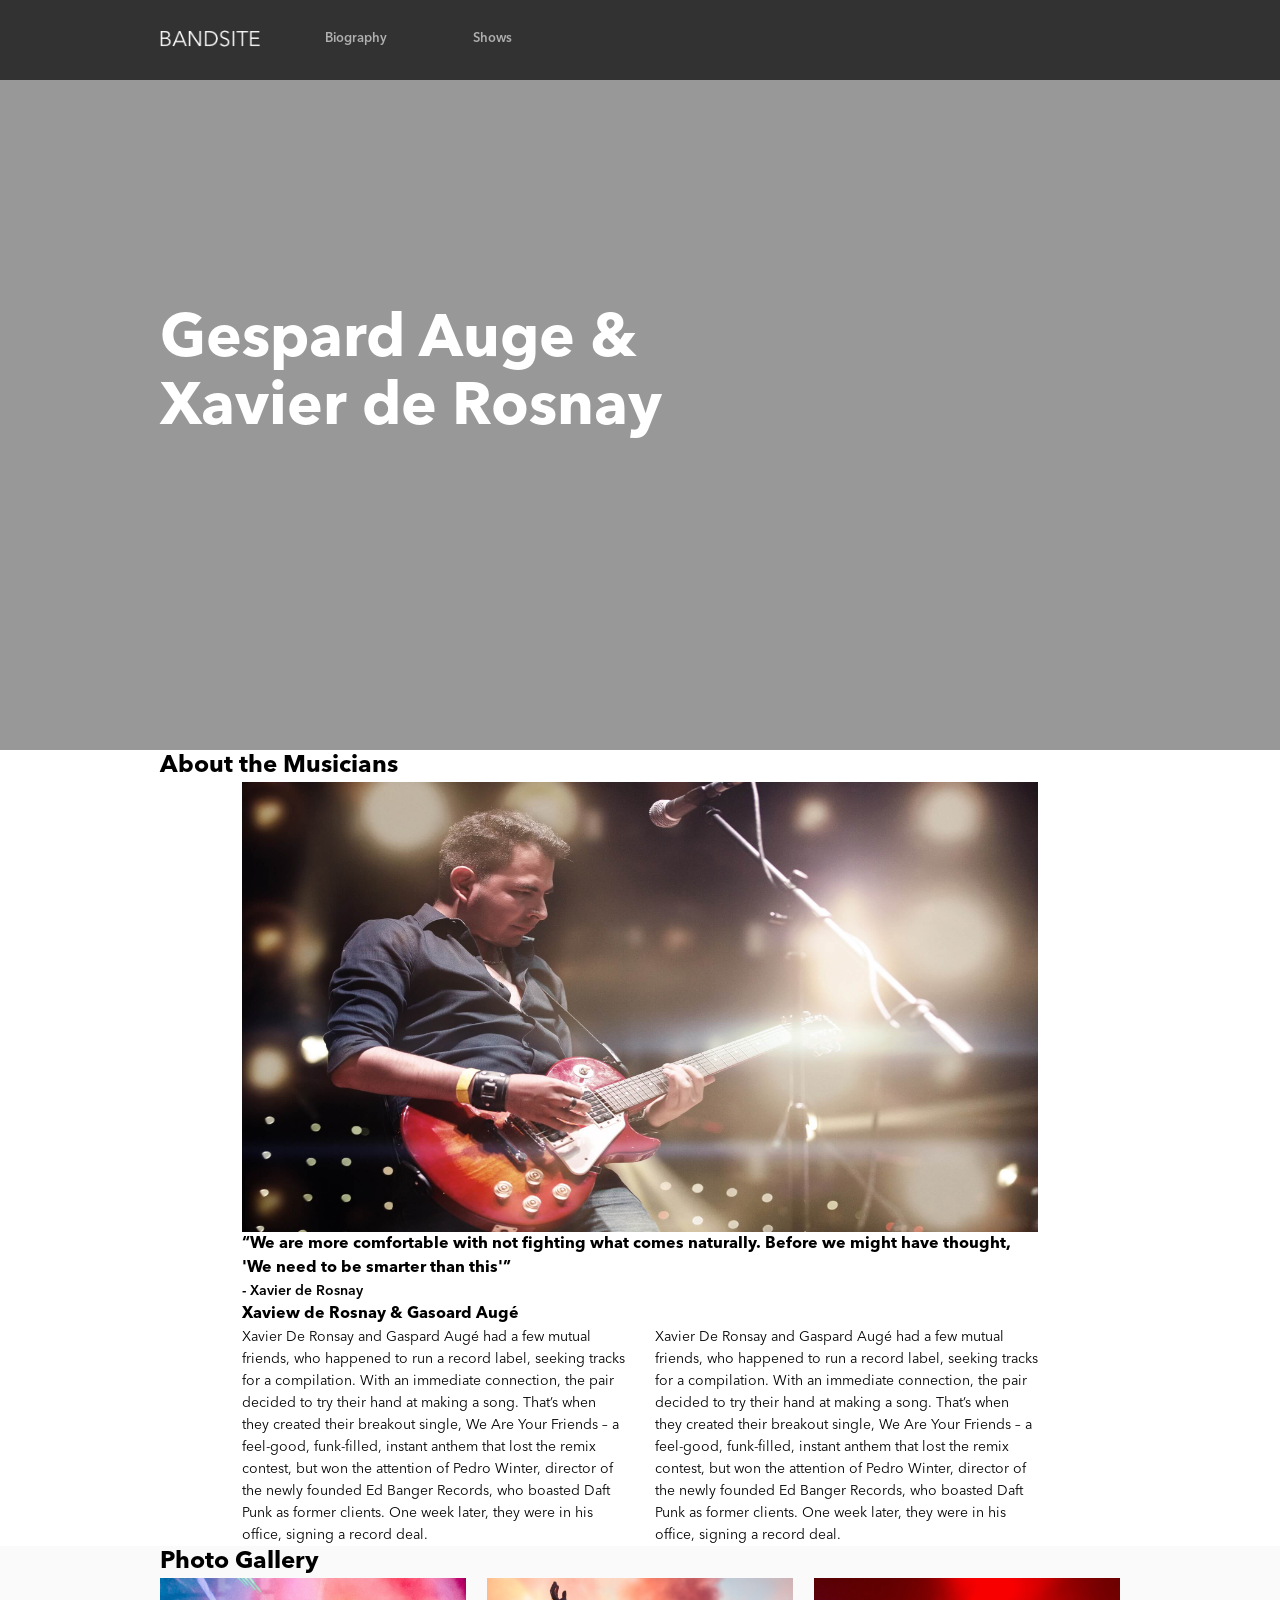
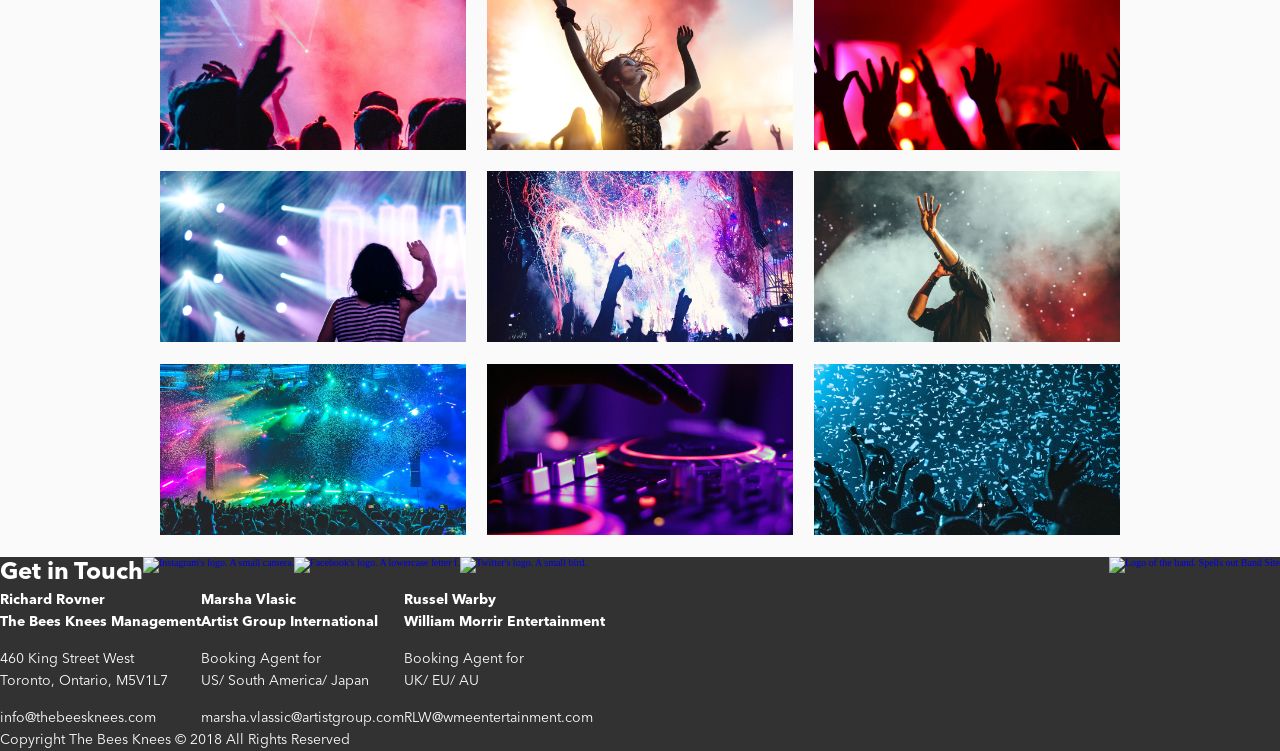
==== commit c724d7c5: "need to add padding-wrapper to footer and need to space elements within section and footer" ====
--- a/sprint1/index.html
+++ b/sprint1/index.html
@@ -4,128 +4,129 @@
   <meta charset="UTF-8">
   <meta name="viewport" content="width=device-width, initial-scale=1.0">
   <meta http-equiv="X-UA-Compatible" content="ie=edge">
-  <link rel="stylesheet" href="./css/style.css">
+  <link rel="stylesheet" href="./css/master.css">
   <title>Band Site</title>
 </head>
 <body>
-    <header id="home">
-      <nav>
-        <ul>
-          <li class="full hover-state">
-            <a href="#home">
-              <img class="logo" src="./assets/logo/Logo-bandsite.png" alt="Logo of the band. Spells out Band Site">
+    <header id="home" class="header"> 
+      <nav class="nav"><!--Start of the Navigation-->
+        <ul class="nav__list"> <!--Start of Navigation list-->
+          <li class="nav__item nav__item--hover nav__item--full"> <!--Logo takes up full width at mobile-->
+            <a href="#home" class="nav__link">
+              <img class="nav__logo" src="./assets/logo/Logo-bandsite.png" alt="Logo of the band. Spells out Band Site">
             </a>
           </li>
-          <li class="half hover-state">
-            <a href="#about">Biography</a>
+          <li class="nav__item nav__item--hover nav__item--half"> <!--Nav link take up half width at mobile-->
+            <a  class="nav__link"href="#about">Biography</a>
           </li>
-          <li class="half hover-state">
-            <a href="#">Shows</a>
+          <li class="nav__item nav__item--hover nav__item--half"> <!--Nav link take up half width at mobile-->
+            <a  class="nav__link" href="#">Shows</a>
           </li>
-        </ul>
-      </nav>
-      <h1 class="outter-wrapper">Gespard Auge &AMP; Xavier de Rosnay</h1>
+        </ul> <!--End of Navigation list-->
+      </nav> <!--End of Navigation-->
+      <h1 class="header__title">Gespard Auge &AMP; Xavier de Rosnay</h1> <!--Hero header and page title-->
   </header>
   
   <main>
-    <section id="about" class="about outter-wrapper">
-      <h2>About the Musicians</h2>
-      <div class="inner-wrapper">
-        <div class="band-container">
-          <img src="./assets/images/band.jpg" alt="Image of the band which consists of a solo guitarist">
-        </div>
-          <q>We are more comfortable with not fighting what comes naturally. Before we might have thought, 'We need to be smarter than this'</q>
-          <p>- Xavier de Rosnay</p>
-          <h3>Xaview de Rosnay &AMP; Gasoard Augé</h3>
-        <div class="about-description">
-          <p>Xavier De Ronsay and Gaspard Augé had a few mutual friends, who happened to run a record label, seeking tracks for a compilation. With an immediate connection, the pair decided to try their hand at making a song. That’s when they created their breakout single, We Are Your Friends – a feel-good, funk-filled, instant anthem that lost the remix contest, but won the attention of Pedro Winter, director of the newly founded Ed Banger Records, who boasted Daft Punk as former clients. One week later, they were in his office, signing a record deal.</p>
-          <p>Xavier De Ronsay and Gaspard Augé had a few mutual friends, who happened to run a record label, seeking tracks for a compilation. With an immediate connection, the pair decided to try their hand at making a song. That’s when they created their breakout single, We Are Your Friends – a feel-good, funk-filled, instant anthem that lost the remix contest, but won the attention of Pedro Winter, director of the newly founded Ed Banger Records, who boasted Daft Punk as former clients. One week later, they were in his office, signing a record deal.</p>
-        </div>
+    <section id="about" class="section section--about"> <!--Start of About section-->
+    <h2 class="section__title section__title--about">About the Musicians</h2> 
+    <div class="section__content section__content--about"> <!--Start of About section content-->
+      <div class="section__img-container">
+        <img class="section__img" src="./assets/images/band.jpg" alt="Image of the band which consists of a solo guitarist">
       </div>
-    </section>
-    
-    <section id="shows" class="shows">
-      <h2>Photo Gallery</h2>
-      <ul class="photo-gallery outter-wrapper">
-        <li class="gallery-item">
+        <q class="section__text--quote section__text--bold">We are more comfortable with not fighting what comes naturally. 
+          Before we might have thought, 'We need to be smarter than this'</q> <!--Quote text-->
+        <p class="section__text section__text--bold">- Xavier de Rosnay</p>
+        <h3 class="section__sub-header">Xaview de Rosnay &AMP; Gasoard Augé</h3>
+      <div class="section__content--description"> <!--Start of Content description wrapper-->
+        <p class="section__text section__text--description">Xavier De Ronsay and Gaspard Augé had a few mutual friends, who happened to run a record label, seeking tracks for a compilation. With an immediate connection, the pair decided to try their hand at making a song. That’s when they created their breakout single, We Are Your Friends – a feel-good, funk-filled, instant anthem that lost the remix contest, but won the attention of Pedro Winter, director of the newly founded Ed Banger Records, who boasted Daft Punk as former clients. One week later, they were in his office, signing a record deal.</p>
+        <p class="section__text section__text--description">Xavier De Ronsay and Gaspard Augé had a few mutual friends, who happened to run a record label, seeking tracks for a compilation. With an immediate connection, the pair decided to try their hand at making a song. That’s when they created their breakout single, We Are Your Friends – a feel-good, funk-filled, instant anthem that lost the remix contest, but won the attention of Pedro Winter, director of the newly founded Ed Banger Records, who boasted Daft Punk as former clients. One week later, they were in his office, signing a record deal.</p>
+      </div> <!--End of Content description wrapper-->
+    </div> <!--Start of About section content-->
+  </section> <!--End of About section-->
+
+  <section id="shows" class="section section--shows"> <!--Start of Shows section-->
+      <h2 class="section__title section__title--shows">Photo Gallery</h2>
+      <ul class="section__content--gallery"> <!--Start of Gallery section-->
+        <li class="section__img-container--gallery"> <!--Gallery image container-->
           <img src="./assets/images/Photo-gallery-1.jpg" alt="Generic concert photo">
         </li>
-        <li class="gallery-item">
+        <li class="section__img-container--gallery"> <!--Gallery image container-->
           <img src="./assets/images/Photo-gallery-2.jpg" alt="Generic concert photo">
         </li>
-        <li class="gallery-item">
+        <li class="section__img-container--gallery"> <!--Gallery image container-->
           <img src="./assets/images/Photo-gallery-3.jpg" alt="Generic concert photo">
         </li>
-        <li class="gallery-item">
+        <li class="section__img-container--gallery"> <!--Gallery image container-->
           <img src="./assets/images/Photo-gallery-4.jpg" alt="Generic concert photo">
         </li>
-        <li class="gallery-item">
+        <li class="section__img-container--gallery"> <!--Gallery image container-->
           <img src="./assets/images/Photo-gallery-5.jpg" alt="Generic concert photo">
         </li>
-        <li class="gallery-item">
+        <li class="section__img-container--gallery"> <!--Gallery image container-->
           <img src="./assets/images/Photo-gallery-6.jpg" alt="Generic concert photo">
         </li>
-        <li class="gallery-item">
+        <li class="section__img-container--gallery"> <!--Gallery image container-->
           <img src="./assets/images/Photo-gallery-7.jpg" alt="Generic concert photo">
         </li>
-        <li class="gallery-item">
+        <li class="section__img-container--gallery"> <!--Gallery image container-->
           <img src="./assets/images/Photo-gallery-8.jpg" alt="Generic concert photo">
         </li>
-        <li class="gallery-item">
+        <li class="section__img-container--gallery"> <!--Gallery image container-->
           <img src="./assets/images/Photo-gallery-9.jpg" alt="Generic concert photo">
         </li>
-      </ul>
-    </section>
+      </ul> <!--End of Gallery section-->
+    </section> <!--End of Shows section-->
   </main>
 
-  <footer>
-    <div class="footer-flex outter-wrapper">
-      <h2>Get in Touch</h2>
-      <ul class="social-cta">
-        <li class="social-container">
-          <a href="http://www.instagram.com" target="__blank">
-            <img src="./assets/icons/png/Icon-instagram.png" alt="">
+  <footer class="footer"> 
+    <div class="footer__flex"><!--Start of Top footer flex container-->
+      <h2 class="footer__title">Get in Touch</h2> <!--Top footer flex item 1 - Footer title-->
+      <ul class="footer__flex social"> <!--Top footer flex item 2 - Social Icons-->
+        <li class="social__container"> <!--Social link container-->
+          <a class="social__link" href="http://www.instagram.com" target="__blank">
+            <img class="social__img" src="../../assets/icons/png/Icon-instagram.png" alt="Instagram's logo. A small camera.">
           </a>
         </li>
-        <li class="social-container">
-          <a href="http://www.facebook.com" target="__blank">
-            <img src="./assets/icons/png/Icon-facebook.png" alt="">
+        <li class="social__container"> <!--Social link container-->
+          <a class="social__link" href="http://www.facebook.com" target="__blank">
+            <img class="social__img" src="../../assets/icons/png/Icon-facebook.png" alt="Facebook's logo. A lowercase letter f.">
           </a>
         </li>
-        <li class="social-container">
-          <a href="http://www.twitter.com" target="__blank">        
-            <img src="./assets/icons/png/Icon-twitter.png" alt="">
+        <li class="social__container"> <!--Social link container-->
+          <a class="social__link" href="http://www.twitter.com" target="__blank">        
+            <img class="social__img" src="../../assets/icons/png/Icon-twitter.png" alt="Twitter's logo. A small bird.">
           </a>      
         </li>
-      </ul>
-      <a href="#" class="footer-logo">
-        <img src="./assets/logo/Logo-bandsite.png" alt="">
+      </ul> <!--End of top footer flex item 2-->
+      <a href="#" class="social__logo"> <!--Top footer flex item 3 - Band Logo-->
+        <img src="../../assets/logo/Logo-bandsite.png" alt="Logo of the band. Spells out Band Site">
       </a>
-    </div>
-    <ul class="footer-flex outter-wrapper">
-      <li>
-        <h4>Richard Rovner</h4>
-        <p>The Bees Knees Management</p>
-        <p>460 King Street West</p>
-        <p>Toronto, Ontario, M5V1L7</p>
-        <a href="mailto:info@thebeesknees.com">info@thebeesknees.com</a>
-      </li>
-      <li>
-        <h4>Marsha Vlasic</h4>
-        <p>Artist Group International</p>
-        <p>Booking Agent for</p>
-        <p>US/ South America/ Japan</p>
-        <a href="mailto:Rmarsha.vlassic@artistgroup.com">marsha.vlassic@artistgroup.com</a>
-      </li>
-      <li>
-        <h4>Russel Warby</h4>
-        <p>William Morrir Entertainment</p>
-        <p>Booking Agent for</p>
-        <p>UK/ EU/ AU</p>
-        <a href="mailto:RLW@wmeentertainment.com">RLW@wmeentertainment.com</a>
-      </li>
-    </ul>
-    <p class="outter-wrapper">Copyright The Bees Knees &COPY; 2018 All Rights Reserved</p>
+    </div> <!--End of Top footer flex container-->
+    <ul class="contact footer__flex"> <!--Start of Middle footer flex container-->
+      <li class="contact__item"> <!--Middle footer flex item 1 - Contact Info-->
+        <p class="contact__text contact__text--bold">Richard Rovner</p>
+        <p class="contact__text contact__text--bold contact__text--padding">The Bees Knees Management</p>
+        <p class="contact__text">460 King Street West</p>
+        <p class="contact__text contact__text--padding">Toronto, Ontario, M5V1L7</p>
+        <a class="contact__mail" href="mailto:info@thebeesknees.com">info@thebeesknees.com</a>
+      </li><!--End of Middle footer flex item 1-->
+      <li class="contact__item"> <!--Middle footer flex item 2 - Contact Info-->
+        <p class="contact__text contact__text--bold">Marsha Vlasic</p>
+        <p class="contact__text contact__text--bold contact__text--padding">Artist Group International</p>
+        <p class="contact__text">Booking Agent for</p>
+        <p class="contact__text contact__text--padding">US/ South America/ Japan</p>
+        <a class="contact__mail" href="mailto:Rmarsha.vlassic@artistgroup.com">marsha.vlassic@artistgroup.com</a>
+      </li> <!--End of Middle footer flex item 2-->
+      <li class="contact__item"> <!--Middle footer flex item 3 - Contact Info-->
+        <p class="contact__text contact__text--bold">Russel Warby</p>
+        <p class="contact__text contact__text--bold contact__text--padding">William Morrir Entertainment</p>
+        <p class="contact__text">Booking Agent for</p>
+        <p class="contact__text contact__text--padding">UK/ EU/ AU</p>
+        <a class="contact__mail" href="mailto:RLW@wmeentertainment.com">RLW@wmeentertainment.com</a>
+      </li> <!--End of Middle footer flex item 3-->
+    </ul> <!--End of Middle footer flex container-->
+    <p class="contact__text">Copyright The Bees Knees &COPY; 2018 All Rights Reserved</p>
   </footer>
 
 </body>
--- a/sprint1/css/master.css
+++ b/sprint1/css/master.css
@@ -0,0 +1,712 @@
+html {
+  line-height: 1.15;
+  -ms-text-size-adjust: 100%;
+  -webkit-text-size-adjust: 100%;
+}
+
+body {
+  margin: 0;
+}
+
+article, aside, footer, header, nav, section {
+  display: block;
+}
+
+h1 {
+  font-size: 2em;
+  margin: .67em 0;
+}
+
+figcaption, figure, main {
+  display: block;
+}
+
+figure {
+  margin: 1em 40px;
+}
+
+hr {
+  -webkit-box-sizing: content-box;
+          box-sizing: content-box;
+  height: 0;
+  overflow: visible;
+}
+
+pre {
+  font-family: monospace,monospace;
+  font-size: 1em;
+}
+
+a {
+  background-color: transparent;
+  -webkit-text-decoration-skip: objects;
+}
+
+abbr[title] {
+  border-bottom: none;
+  text-decoration: underline;
+  -webkit-text-decoration: underline dotted;
+          text-decoration: underline dotted;
+}
+
+b, strong {
+  font-weight: inherit;
+}
+
+b, strong {
+  font-weight: bolder;
+}
+
+code, kbd, samp {
+  font-family: monospace,monospace;
+  font-size: 1em;
+}
+
+dfn {
+  font-style: italic;
+}
+
+mark {
+  background-color: #ff0;
+  color: #000;
+}
+
+small {
+  font-size: 80%;
+}
+
+sub, sup {
+  font-size: 75%;
+  line-height: 0;
+  position: relative;
+  vertical-align: baseline;
+}
+
+sub {
+  bottom: -.25em;
+}
+
+sup {
+  top: -.5em;
+}
+
+audio, video {
+  display: inline-block;
+}
+
+audio:not([controls]) {
+  display: none;
+  height: 0;
+}
+
+img {
+  border-style: none;
+}
+
+svg:not(:root) {
+  overflow: hidden;
+}
+
+button, input, optgroup, select, textarea {
+  font-family: sans-serif;
+  font-size: 100%;
+  line-height: 1.15;
+  margin: 0;
+}
+
+button, input {
+  overflow: visible;
+}
+
+button, select {
+  text-transform: none;
+}
+
+button, html [type=button], [type=reset], [type=submit] {
+  -webkit-appearance: button;
+}
+
+button::-moz-focus-inner, [type=button]::-moz-focus-inner, [type=reset]::-moz-focus-inner, [type=submit]::-moz-focus-inner {
+  border-style: none;
+  padding: 0;
+}
+
+button:-moz-focusring, [type=button]:-moz-focusring, [type=reset]:-moz-focusring, [type=submit]:-moz-focusring {
+  outline: 1px dotted ButtonText;
+}
+
+fieldset {
+  padding: .35em .75em .625em;
+}
+
+legend {
+  -webkit-box-sizing: border-box;
+          box-sizing: border-box;
+  color: inherit;
+  display: table;
+  max-width: 100%;
+  padding: 0;
+  white-space: normal;
+}
+
+progress {
+  display: inline-block;
+  vertical-align: baseline;
+}
+
+textarea {
+  overflow: auto;
+}
+
+[type=checkbox], [type=radio] {
+  -webkit-box-sizing: border-box;
+          box-sizing: border-box;
+  padding: 0;
+}
+
+[type=number]::-webkit-inner-spin-button, [type=number]::-webkit-outer-spin-button {
+  height: auto;
+}
+
+[type=search] {
+  -webkit-appearance: textfield;
+  outline-offset: -2px;
+}
+
+[type=search]::-webkit-search-cancel-button, [type=search]::-webkit-search-decoration {
+  -webkit-appearance: none;
+}
+
+::-webkit-file-upload-button {
+  -webkit-appearance: button;
+  font: inherit;
+}
+
+details, menu {
+  display: block;
+}
+
+summary {
+  display: list-item;
+}
+
+canvas {
+  display: inline-block;
+}
+
+template {
+  display: none;
+}
+
+[hidden] {
+  display: none;
+}
+
+.clearfix:after {
+  visibility: hidden;
+  display: block;
+  font-size: 0;
+  content: " ";
+  clear: both;
+  height: 0;
+}
+
+* {
+  -webkit-box-sizing: border-box;
+  box-sizing: border-box;
+}
+
+.visuallyhidden:not(:focus):not(:active) {
+  position: absolute;
+  width: 1px;
+  height: 1px;
+  margin: -1px;
+  border: 0;
+  padding: 0;
+  white-space: nowrap;
+  -webkit-clip-path: inset(100%);
+          clip-path: inset(100%);
+  clip: rect(0 0 0 0);
+  overflow: hidden;
+}
+
+@font-face {
+  font-family: "AvenirBold";
+  src: url("./fonts/AvenirNextProLT/Linotype - AvenirNextLTPro-Bold.otf") format("opentype"), url("./fonts/AvenirNextProLT/Alternative files/Linotype - Avenir Next LT Pro Bold.ttf") format("truetype");
+}
+
+@font-face {
+  font-family: "AvenirDemiBold";
+  src: url("./fonts/AvenirNextProLT/Linotype - AvenirNextLTPro-Demi.otf") format("opentype"), url("./fonts/AvenirNextProLT/Alternative files/Linotype - Avenir Next LT Pro Demi.ttf") format("truetype");
+}
+
+@font-face {
+  font-family: "AvenirRegular";
+  src: url("./fonts/AvenirNextProLT/Linotype - AvenirNextLTPro-Regular.otf") format("opentype"), url("./fonts/AvenirNextProLT/Alternative files/Linotype - Avenir Next LT Pro.ttf") format("truetype");
+}
+
+.header-section, .header-hero, .header__title, .section__title, .footer__title {
+  font-weight: 600;
+  font-family: AvenirBold, Helvetica, sans-serif;
+  font-size: 2.4rem;
+  line-height: 3.2rem;
+}
+
+@media only screen and (min-width: 550px) {
+  .header-hero, .header__title {
+    font-size: 6rem;
+    line-height: 6.8rem;
+  }
+}
+
+.header-sub, .section__sub-header {
+  font-weight: 600;
+  font-family: AvenirBold, Helvetica, sans-serif;
+  font-size: 1.4rem;
+  line-height: 2.2rem;
+}
+
+@media only screen and (min-width: 550px) {
+  .header-sub, .section__sub-header {
+    font-size: 1.6rem;
+    line-height: 2.4rem;
+  }
+}
+
+.paragraph-regular, .section__text, .contact__text, .contact__mail {
+  font-weight: 400;
+  font-family: AvenirRegular, Helvetica, sans-serif;
+  font-size: 1.3rem;
+  line-height: 1.8rem;
+}
+
+@media only screen and (min-width: 550px) {
+  .paragraph-regular, .section__text, .contact__text, .contact__mail {
+    font-size: 1.4rem;
+    line-height: 2.2rem;
+  }
+}
+
+.paragraph-bold, .section__text--bold {
+  font-weight: 500;
+  font-family: AvenirDemiBold, Helvetica, sans-serif;
+  font-size: 1.4rem;
+  line-height: 2.2rem;
+}
+
+.padding--mobile, .section {
+  padding-left: 5%;
+  padding-right: 5%;
+}
+
+@media only screen and (min-width: 550px) {
+  .padding--tablet, .nav, .section {
+    padding-left: 3.125%;
+    padding-right: 3.125%;
+  }
+}
+
+@media only screen and (min-width: 1200px) {
+  .padding--desktop, .nav, .section {
+    padding-left: 12.5%;
+    padding-right: 12.5%;
+  }
+}
+
+.margin--wrapper, .header__title {
+  margin-left: 5%;
+  margin-right: 5%;
+}
+
+@media only screen and (min-width: 550px) {
+  .margin--wrapper, .header__title {
+    margin-left: 3.125%;
+    margin-right: 3.125%;
+  }
+}
+
+@media only screen and (min-width: 1200px) {
+  .margin--wrapper, .header__title {
+    margin-left: 12.5%;
+    margin-right: 12.5%;
+  }
+}
+
+/************************* General Settings of Elements and Sections...and Stylistic Sugar! *************************/
+html {
+  font-size: 62.5%;
+}
+
+ul, li {
+  padding: 0;
+  margin: 0;
+}
+
+li {
+  list-style: none;
+}
+
+h1, h2, h3,
+h4, h5, h6,
+p {
+  margin: 0;
+}
+
+img {
+  width: 100%;
+  display: block;
+}
+
+a {
+  display: inline-block;
+  text-decoration: none;
+}
+
+.header {
+  display: -webkit-box;
+  display: -ms-flexbox;
+  display: flex;
+  -webkit-box-orient: vertical;
+  -webkit-box-direction: normal;
+      -ms-flex-direction: column;
+          flex-direction: column;
+  -webkit-box-pack: center;
+      -ms-flex-pack: center;
+          justify-content: center;
+  background-image: -webkit-gradient(linear, left top, left bottom, from(rgba(50, 50, 50, 0.5))), url("../../../assets/images/hero.jpg");
+  background-image: linear-gradient(rgba(50, 50, 50, 0.5)), url("../../../assets/images/hero.jpg");
+  background-size: cover;
+  background-position: center;
+  background-repeat: no-repeat;
+  height: 34.3rem;
+  position: relative;
+}
+
+@media only screen and (min-width: 550px) {
+  .header {
+    height: 48rem;
+  }
+}
+
+@media only screen and (min-width: 1200px) {
+  .header {
+    height: 75rem;
+  }
+}
+
+.header__title {
+  max-width: 21rem;
+  color: #FFF;
+}
+
+@media only screen and (min-width: 550px) {
+  .header__title {
+    max-width: 59.6rem;
+  }
+}
+
+@media only screen and (min-width: 1200px) {
+  .header__title {
+    max-width: 52.8rem;
+  }
+}
+
+.nav {
+  position: fixed;
+  top: 0;
+  left: 0;
+  right: 0;
+  background: #323232;
+}
+
+.nav__list {
+  display: -webkit-box;
+  display: -ms-flexbox;
+  display: flex;
+  -ms-flex-wrap: wrap;
+      flex-wrap: wrap;
+  height: 8.0rem;
+  -ms-flex-pack: distribute;
+      justify-content: space-around;
+}
+
+@media only screen and (min-width: 550px) {
+  .nav__list {
+    -webkit-box-pack: start;
+        -ms-flex-pack: start;
+            justify-content: flex-start;
+  }
+}
+
+.nav__item {
+  text-align: center;
+  display: -webkit-box;
+  display: -ms-flexbox;
+  display: flex;
+  -webkit-box-align: stretch;
+      -ms-flex-align: stretch;
+          align-items: stretch;
+  position: relative;
+}
+
+.nav__item--full {
+  -webkit-box-flex: 0;
+      -ms-flex: 0 0 100%;
+          flex: 0 0 100%;
+}
+
+@media only screen and (min-width: 550px) {
+  .nav__item--full {
+    -webkit-box-flex: 0;
+        -ms-flex: 0;
+            flex: 0;
+    margin-right: 24px;
+  }
+}
+
+@media only screen and (min-width: 1200px) {
+  .nav__item--full {
+    margin-right: 56px;
+  }
+}
+
+.nav__item--half {
+  -webkit-box-flex: 0;
+      -ms-flex: 0 0 50%;
+          flex: 0 0 50%;
+}
+
+@media only screen and (min-width: 550px) {
+  .nav__item--half {
+    -webkit-box-flex: 0;
+        -ms-flex: 0;
+            flex: 0;
+    margin-right: 24px;
+  }
+}
+
+@media only screen and (min-width: 1200px) {
+  .nav__item--half {
+    margin-right: 56px;
+    min-width: 80px;
+  }
+}
+
+.nav__item--hover:hover::after {
+  position: absolute;
+  content: "";
+  left: 0;
+  right: 0;
+  top: 90%;
+  bottom: 0;
+  background: #FAFAFA;
+}
+
+@media only screen and (min-width: 550px) {
+  .nav__item--hover:hover::after {
+    top: 95%;
+  }
+}
+
+.nav__logo {
+  width: 100px;
+  margin: 0 auto;
+}
+
+.nav__link {
+  font-size: 1.3rem;
+  line-height: 1.8rem;
+  font-weight: 500;
+  font-family: AvenirDemiBold, Helvetica, sans-serif;
+  -webkit-box-flex: 1;
+      -ms-flex: 1;
+          flex: 1;
+  padding: 8px;
+  color: #AFAFAF;
+  position: relative;
+  z-index: 5;
+}
+
+.nav__link:hover {
+  color: #FAFAFA;
+}
+
+@media only screen and (min-width: 550px) {
+  .nav__link {
+    padding: 30px 0 24px 0;
+  }
+}
+
+.section--shows {
+  background: #FAFAFA;
+}
+
+@media only screen and (min-width: 550px) {
+  .section__text--quote {
+    font-weight: 600;
+    font-family: AvenirBold, Helvetica, sans-serif;
+    font-size: 1.4rem;
+    line-height: 2.2rem;
+  }
+}
+
+@media only screen and (min-width: 550px) and (min-width: 550px) {
+  .section__text--quote {
+    font-size: 1.6rem;
+    line-height: 2.4rem;
+  }
+}
+
+@media only screen and (min-width: 550px) {
+  .section__text--description {
+    max-width: 48.33333%;
+  }
+}
+
+@media only screen and (min-width: 1200px) {
+  .section__text--description {
+    max-width: 48.14815%;
+  }
+}
+
+@media only screen and (min-width: 1200px) {
+  .section__content {
+    max-width: 82.96296%;
+    margin: 0 auto;
+  }
+}
+
+@media only screen and (min-width: 550px) {
+  .section__content--description {
+    display: -webkit-box;
+    display: -ms-flexbox;
+    display: flex;
+    -webkit-box-pack: justify;
+        -ms-flex-pack: justify;
+            justify-content: space-between;
+  }
+}
+
+.section__content--gallery {
+  display: -webkit-box;
+  display: -ms-flexbox;
+  display: flex;
+  -ms-flex-wrap: wrap;
+      flex-wrap: wrap;
+  -webkit-box-orient: vertical;
+  -webkit-box-direction: normal;
+      -ms-flex-direction: column;
+          flex-direction: column;
+}
+
+@media only screen and (min-width: 550px) {
+  .section__content--gallery {
+    -webkit-box-orient: horizontal;
+    -webkit-box-direction: normal;
+        -ms-flex-direction: row;
+            flex-direction: row;
+    -webkit-box-pack: justify;
+        -ms-flex-pack: justify;
+            justify-content: space-between;
+  }
+}
+
+.section__img-container--gallery {
+  margin-bottom: 1.6rem;
+}
+
+@media only screen and (min-width: 550px) {
+  .section__img-container--gallery {
+    max-width: 31.11111%;
+    margin-bottom: 3.33333%;
+  }
+}
+
+@media only screen and (min-width: 1200px) {
+  .section__img-container--gallery {
+    max-width: 31.85185%;
+    margin-bottom: 2.22222%;
+  }
+}
+
+.section__img {
+  height: 14.5rem;
+}
+
+@media only screen and (min-width: 550px) {
+  .section__img {
+    height: 36.2rem;
+  }
+}
+
+@media only screen and (min-width: 1200px) {
+  .section__img {
+    height: 45rem;
+  }
+}
+
+.footer {
+  background: #323232;
+  color: white;
+}
+
+.footer__flex {
+  display: -webkit-box;
+  display: -ms-flexbox;
+  display: flex;
+  -webkit-box-orient: vertical;
+  -webkit-box-direction: normal;
+      -ms-flex-direction: column;
+          flex-direction: column;
+}
+
+@media only screen and (min-width: 550px) {
+  .footer__flex {
+    -webkit-box-orient: horizontal;
+    -webkit-box-direction: normal;
+        -ms-flex-direction: row;
+            flex-direction: row;
+  }
+}
+
+.social {
+  -webkit-box-orient: horizontal;
+  -webkit-box-direction: normal;
+      -ms-flex-direction: row;
+          flex-direction: row;
+}
+
+.social__logo {
+  display: none;
+}
+
+@media only screen and (min-width: 550px) {
+  .social__logo {
+    display: block;
+    margin-left: auto;
+  }
+}
+
+.contact__item {
+  display: -webkit-box;
+  display: -ms-flexbox;
+  display: flex;
+  -webkit-box-orient: vertical;
+  -webkit-box-direction: normal;
+      -ms-flex-direction: column;
+          flex-direction: column;
+}
+
+.contact__text--bold {
+  font-weight: 600;
+  font-family: AvenirBold, Helvetica, sans-serif;
+}
+
+.contact__text--padding {
+  padding-bottom: 1.5rem;
+}
+
+.contact__mail {
+  color: white;
+}
+/*# sourceMappingURL=master.css.map */
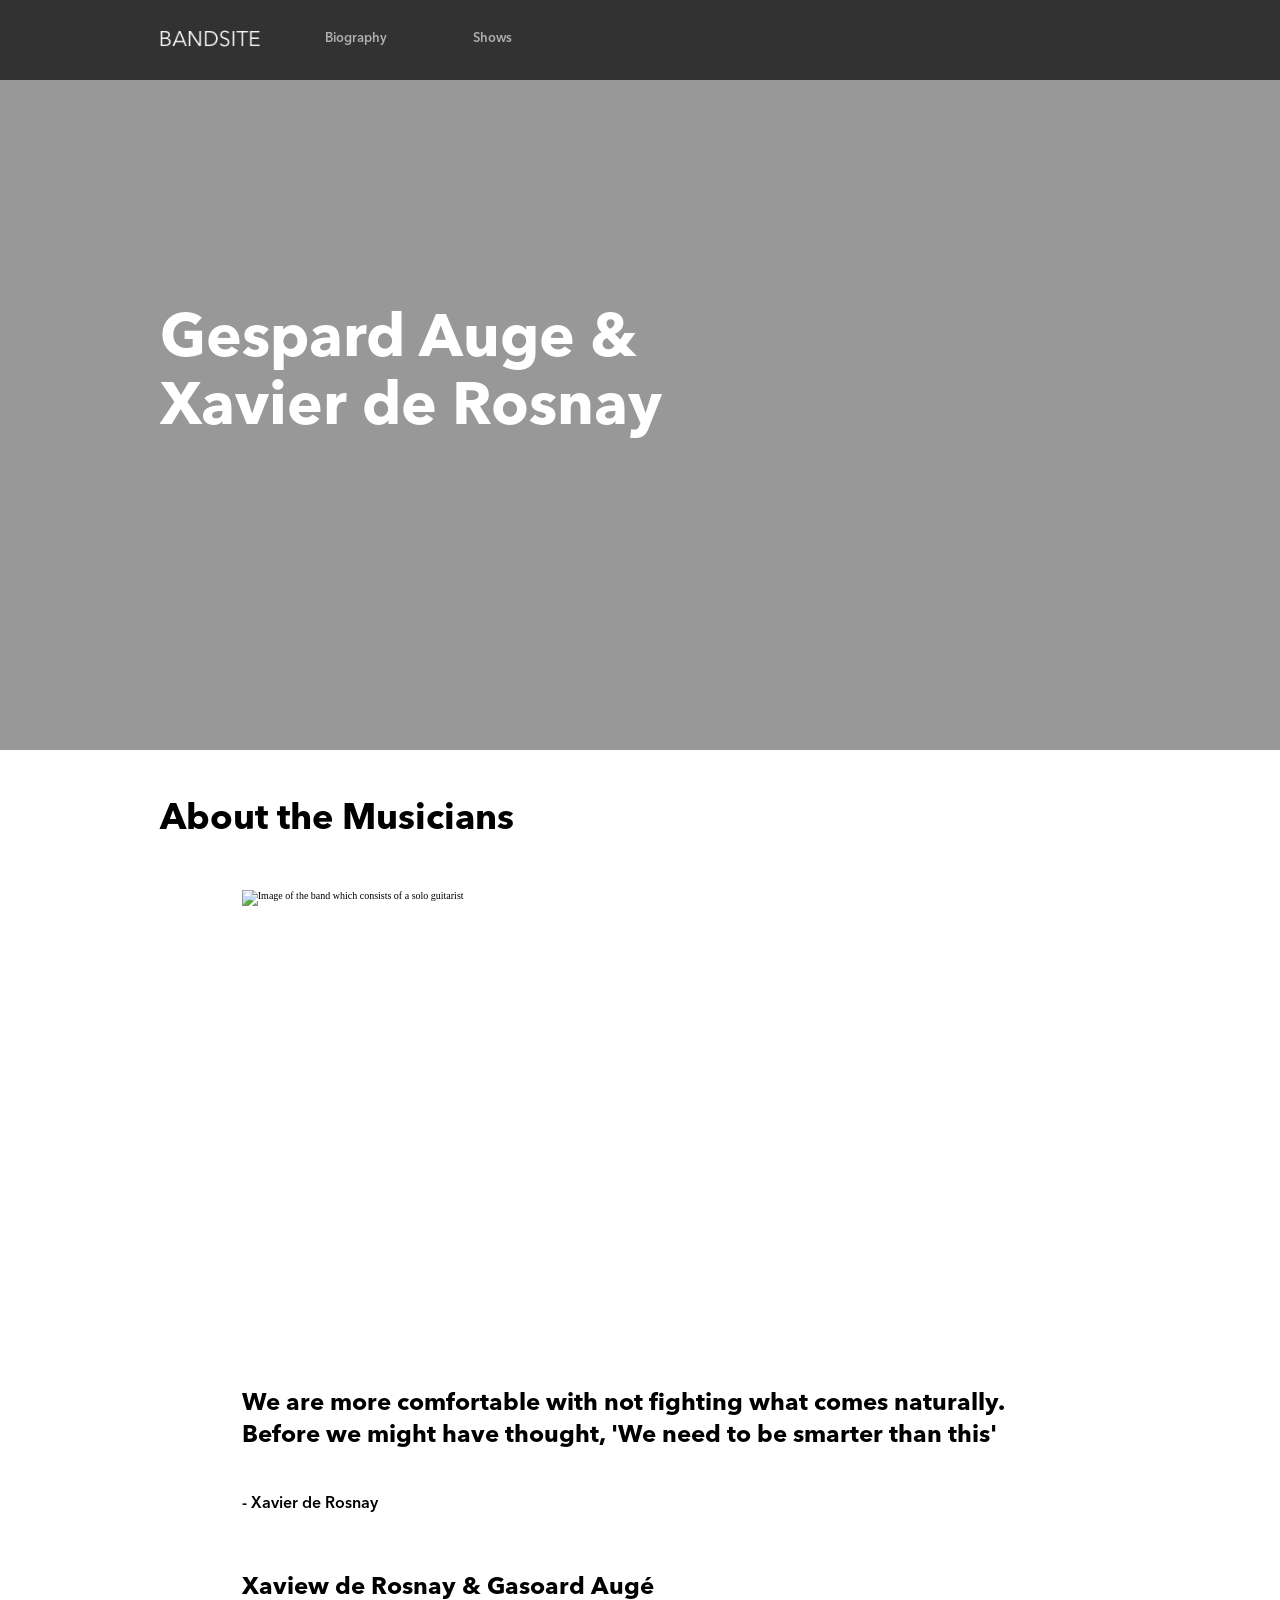
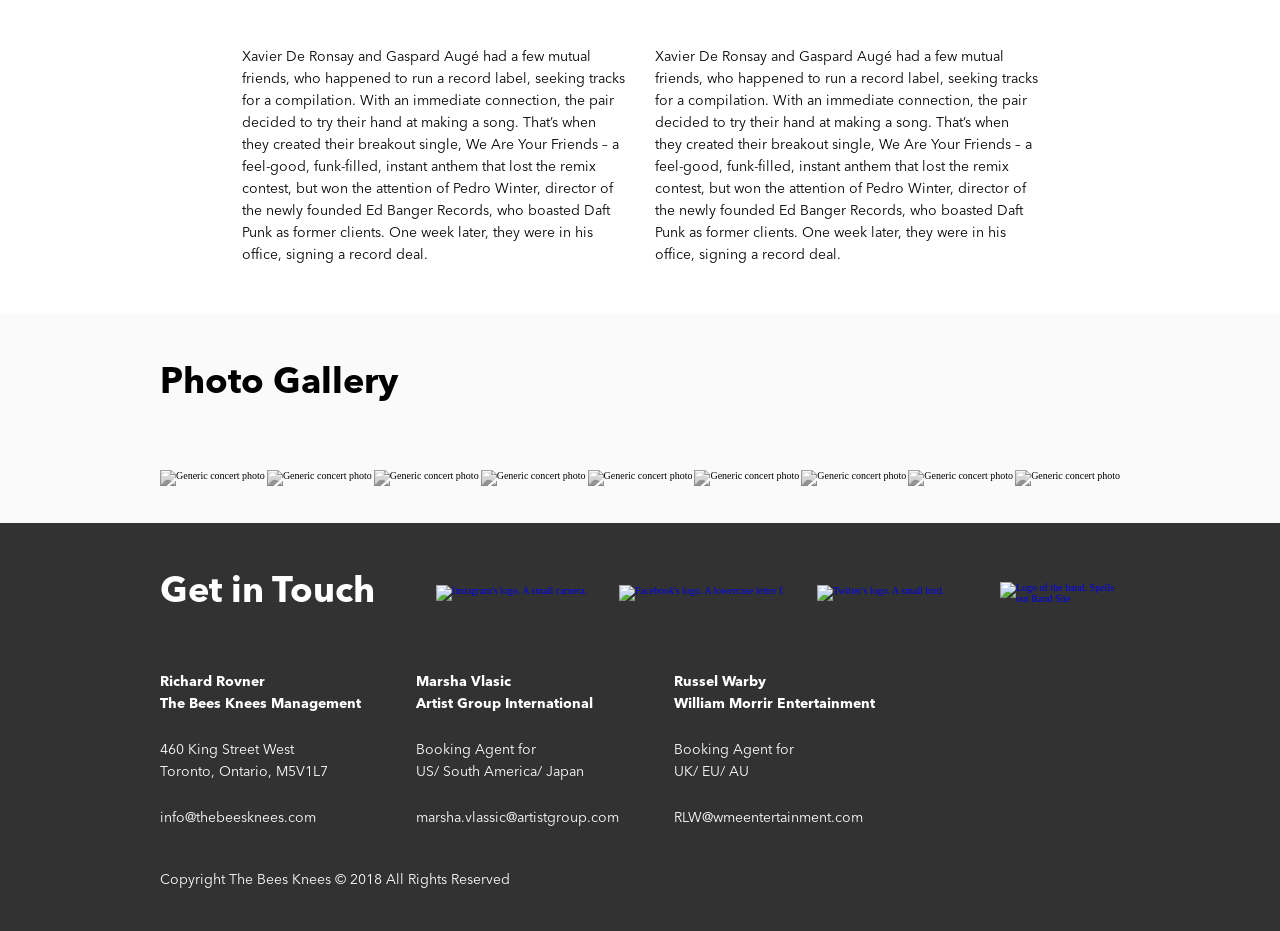
==== commit 3bb96309: "project completed, ask final questions" ====
--- a/sprint1/index.html
+++ b/sprint1/index.html
@@ -8,72 +8,75 @@
   <title>Band Site</title>
 </head>
 <body>
-    <header id="home" class="header"> 
-      <nav class="nav"><!--Start of the Navigation-->
-        <ul class="nav__list"> <!--Start of Navigation list-->
-          <li class="nav__item nav__item--hover nav__item--full"> <!--Logo takes up full width at mobile-->
-            <a href="#home" class="nav__link">
-              <img class="nav__logo" src="./assets/logo/Logo-bandsite.png" alt="Logo of the band. Spells out Band Site">
-            </a>
-          </li>
-          <li class="nav__item nav__item--hover nav__item--half"> <!--Nav link take up half width at mobile-->
-            <a  class="nav__link"href="#about">Biography</a>
-          </li>
-          <li class="nav__item nav__item--hover nav__item--half"> <!--Nav link take up half width at mobile-->
-            <a  class="nav__link" href="#">Shows</a>
-          </li>
-        </ul> <!--End of Navigation list-->
-      </nav> <!--End of Navigation-->
-      <h1 class="header__title">Gespard Auge &AMP; Xavier de Rosnay</h1> <!--Hero header and page title-->
+  <header id="home" class="header"> 
+    <nav class="nav"><!--Start of the Navigation-->
+      <ul class="nav__list"> <!--Start of Navigation list-->
+        <li class="nav__item nav__item--hover nav__item--full"> <!--Logo takes up full width at mobile-->
+          <a href="#home" class="nav__link">
+            <img class="nav__logo" src="./assets/logo/Logo-bandsite.png" alt="Logo of the band. Spells out Band Site">
+          </a>
+        </li>
+        <li class="nav__item nav__item--hover nav__item--half"> <!--Nav link take up half width at mobile-->
+          <a  class="nav__link"href="#about">Biography</a>
+        </li>
+        <li class="nav__item nav__item--hover nav__item--half"> <!--Nav link take up half width at mobile-->
+          <a  class="nav__link" href="#">Shows</a>
+        </li>
+      </ul> <!--End of Navigation list-->
+    </nav> <!--End of Navigation-->
+    <h1 class="header__title">Gespard Auge &AMP; Xavier de Rosnay</h1> <!--Hero header and page title-->
   </header>
   
   <main>
     <section id="about" class="section section--about"> <!--Start of About section-->
-    <h2 class="section__title section__title--about">About the Musicians</h2> 
-    <div class="section__content section__content--about"> <!--Start of About section content-->
-      <div class="section__img-container">
-        <img class="section__img" src="./assets/images/band.jpg" alt="Image of the band which consists of a solo guitarist">
-      </div>
-        <q class="section__text--quote section__text--bold">We are more comfortable with not fighting what comes naturally. 
-          Before we might have thought, 'We need to be smarter than this'</q> <!--Quote text-->
-        <p class="section__text section__text--bold">- Xavier de Rosnay</p>
-        <h3 class="section__sub-header">Xaview de Rosnay &AMP; Gasoard Augé</h3>
-      <div class="section__content--description"> <!--Start of Content description wrapper-->
-        <p class="section__text section__text--description">Xavier De Ronsay and Gaspard Augé had a few mutual friends, who happened to run a record label, seeking tracks for a compilation. With an immediate connection, the pair decided to try their hand at making a song. That’s when they created their breakout single, We Are Your Friends – a feel-good, funk-filled, instant anthem that lost the remix contest, but won the attention of Pedro Winter, director of the newly founded Ed Banger Records, who boasted Daft Punk as former clients. One week later, they were in his office, signing a record deal.</p>
-        <p class="section__text section__text--description">Xavier De Ronsay and Gaspard Augé had a few mutual friends, who happened to run a record label, seeking tracks for a compilation. With an immediate connection, the pair decided to try their hand at making a song. That’s when they created their breakout single, We Are Your Friends – a feel-good, funk-filled, instant anthem that lost the remix contest, but won the attention of Pedro Winter, director of the newly founded Ed Banger Records, who boasted Daft Punk as former clients. One week later, they were in his office, signing a record deal.</p>
-      </div> <!--End of Content description wrapper-->
-    </div> <!--Start of About section content-->
-  </section> <!--End of About section-->
+      <h2 class="section__title section__title--about">About the Musicians</h2> 
+      <div class="section__content section__content--about"> <!--Start of About section content-->
+        <div class="section__img-container">
+          <img class="section__img--about" src="../../assets/images/band.jpg" alt="Image of the band which consists of a solo guitarist">
+        </div>
+        <blockquote class="section__quote">
+          <p class="section__text--quote section__text--bold">We are more comfortable with not fighting what comes naturally. 
+            Before we might have thought, 'We need to be smarter than this'</p> <!--Quote text-->
+          <footer class="section__text section__text--bold">- Xavier de Rosnay</footer>
+        </blockquote>
+          
+          <h3 class="section__sub-header">Xaview de Rosnay &AMP; Gasoard Augé</h3>
+        <div class="section__content--description"> <!--Start of Content description wrapper-->
+          <p class="section__text section__text--description">Xavier De Ronsay and Gaspard Augé had a few mutual friends, who happened to run a record label, seeking tracks for a compilation. With an immediate connection, the pair decided to try their hand at making a song. That’s when they created their breakout single, We Are Your Friends – a feel-good, funk-filled, instant anthem that lost the remix contest, but won the attention of Pedro Winter, director of the newly founded Ed Banger Records, who boasted Daft Punk as former clients. One week later, they were in his office, signing a record deal.</p>
+          <p class="section__text section__text--description">Xavier De Ronsay and Gaspard Augé had a few mutual friends, who happened to run a record label, seeking tracks for a compilation. With an immediate connection, the pair decided to try their hand at making a song. That’s when they created their breakout single, We Are Your Friends – a feel-good, funk-filled, instant anthem that lost the remix contest, but won the attention of Pedro Winter, director of the newly founded Ed Banger Records, who boasted Daft Punk as former clients. One week later, they were in his office, signing a record deal.</p>
+        </div> <!--End of Content description wrapper-->
+      </div> <!--Start of About section content-->
+    </section> <!--End of About section-->
 
-  <section id="shows" class="section section--shows"> <!--Start of Shows section-->
+    <section id="shows" class="section section--shows"> <!--Start of Shows section-->
       <h2 class="section__title section__title--shows">Photo Gallery</h2>
       <ul class="section__content--gallery"> <!--Start of Gallery section-->
         <li class="section__img-container--gallery"> <!--Gallery image container-->
-          <img src="./assets/images/Photo-gallery-1.jpg" alt="Generic concert photo">
+          <img class="section__img--shows" src="../../assets/images/Photo-gallery-1.jpg" alt="Generic concert photo">
         </li>
         <li class="section__img-container--gallery"> <!--Gallery image container-->
-          <img src="./assets/images/Photo-gallery-2.jpg" alt="Generic concert photo">
+          <img class="section__img--shows" src="../../assets/images/Photo-gallery-2.jpg" alt="Generic concert photo">
         </li>
         <li class="section__img-container--gallery"> <!--Gallery image container-->
-          <img src="./assets/images/Photo-gallery-3.jpg" alt="Generic concert photo">
+          <img class="section__img--shows" src="../../assets/images/Photo-gallery-3.jpg" alt="Generic concert photo">
         </li>
         <li class="section__img-container--gallery"> <!--Gallery image container-->
-          <img src="./assets/images/Photo-gallery-4.jpg" alt="Generic concert photo">
+          <img class="section__img--shows" src="../../assets/images/Photo-gallery-4.jpg" alt="Generic concert photo">
         </li>
         <li class="section__img-container--gallery"> <!--Gallery image container-->
-          <img src="./assets/images/Photo-gallery-5.jpg" alt="Generic concert photo">
+          <img class="section__img--shows" src="../../assets/images/Photo-gallery-5.jpg" alt="Generic concert photo">
         </li>
         <li class="section__img-container--gallery"> <!--Gallery image container-->
-          <img src="./assets/images/Photo-gallery-6.jpg" alt="Generic concert photo">
+          <img class="section__img--shows" src="../../assets/images/Photo-gallery-6.jpg" alt="Generic concert photo">
         </li>
         <li class="section__img-container--gallery"> <!--Gallery image container-->
-          <img src="./assets/images/Photo-gallery-7.jpg" alt="Generic concert photo">
+          <img class="section__img--shows" src="../../assets/images/Photo-gallery-7.jpg" alt="Generic concert photo">
         </li>
         <li class="section__img-container--gallery"> <!--Gallery image container-->
-          <img src="./assets/images/Photo-gallery-8.jpg" alt="Generic concert photo">
+          <img class="section__img--shows" src="../../assets/images/Photo-gallery-8.jpg" alt="Generic concert photo">
         </li>
         <li class="section__img-container--gallery"> <!--Gallery image container-->
-          <img src="./assets/images/Photo-gallery-9.jpg" alt="Generic concert photo">
+          <img class="section__img--shows" src="../../assets/images/Photo-gallery-9.jpg" alt="Generic concert photo">
         </li>
       </ul> <!--End of Gallery section-->
     </section> <!--End of Shows section-->
--- a/sprint1/css/master.css
+++ b/sprint1/css/master.css
@@ -245,7 +245,7 @@
   src: url("./fonts/AvenirNextProLT/Linotype - AvenirNextLTPro-Regular.otf") format("opentype"), url("./fonts/AvenirNextProLT/Alternative files/Linotype - Avenir Next LT Pro.ttf") format("truetype");
 }
 
-.header-section, .header-hero, .header__title, .section__title, .footer__title {
+.header__title {
   font-weight: 600;
   font-family: AvenirBold, Helvetica, sans-serif;
   font-size: 2.4rem;
@@ -253,13 +253,27 @@
 }
 
 @media only screen and (min-width: 550px) {
-  .header-hero, .header__title {
+  .header__title {
     font-size: 6rem;
     line-height: 6.8rem;
   }
 }
 
-.header-sub, .section__sub-header {
+.section__title, .footer__title {
+  font-weight: 600;
+  font-family: AvenirBold, Helvetica, sans-serif;
+  font-size: 2.4rem;
+  line-height: 3.2rem;
+}
+
+@media only screen and (min-width: 550px) {
+  .section__title, .footer__title {
+    font-size: 3.6rem;
+    line-height: 4.4rem;
+  }
+}
+
+.section__sub-header {
   font-weight: 600;
   font-family: AvenirBold, Helvetica, sans-serif;
   font-size: 1.4rem;
@@ -267,13 +281,13 @@
 }
 
 @media only screen and (min-width: 550px) {
-  .header-sub, .section__sub-header {
-    font-size: 1.6rem;
-    line-height: 2.4rem;
-  }
-}
-
-.paragraph-regular, .section__text, .contact__text, .contact__mail {
+  .section__sub-header {
+    font-size: 2.4rem;
+    line-height: 3.2rem;
+  }
+}
+
+.section__text, .contact__text, .contact__mail {
   font-weight: 400;
   font-family: AvenirRegular, Helvetica, sans-serif;
   font-size: 1.3rem;
@@ -281,52 +295,52 @@
 }
 
 @media only screen and (min-width: 550px) {
-  .paragraph-regular, .section__text, .contact__text, .contact__mail {
+  .section__text, .contact__text, .contact__mail {
     font-size: 1.4rem;
     line-height: 2.2rem;
   }
 }
 
-.paragraph-bold, .section__text--bold {
+.section__text--bold {
   font-weight: 500;
   font-family: AvenirDemiBold, Helvetica, sans-serif;
-  font-size: 1.4rem;
-  line-height: 2.2rem;
-}
-
-.padding--mobile, .section {
+  font-size: 1.6rem;
+  line-height: 2.4rem;
+}
+
+.section, .footer {
   padding-left: 5%;
   padding-right: 5%;
 }
 
 @media only screen and (min-width: 550px) {
-  .padding--tablet, .nav, .section {
+  .nav, .section, .footer {
     padding-left: 3.125%;
     padding-right: 3.125%;
   }
 }
 
 @media only screen and (min-width: 1200px) {
-  .padding--desktop, .nav, .section {
+  .nav, .section, .footer {
     padding-left: 12.5%;
     padding-right: 12.5%;
   }
 }
 
-.margin--wrapper, .header__title {
+.header__title {
   margin-left: 5%;
   margin-right: 5%;
 }
 
 @media only screen and (min-width: 550px) {
-  .margin--wrapper, .header__title {
+  .header__title {
     margin-left: 3.125%;
     margin-right: 3.125%;
   }
 }
 
 @media only screen and (min-width: 1200px) {
-  .margin--wrapper, .header__title {
+  .header__title {
     margin-left: 12.5%;
     margin-right: 12.5%;
   }
@@ -360,6 +374,11 @@
 a {
   display: inline-block;
   text-decoration: none;
+}
+
+blockquote {
+  padding: 0;
+  margin: 0;
 }
 
 .header {
@@ -416,6 +435,7 @@
   top: 0;
   left: 0;
   right: 0;
+  z-index: 5;
   background: #323232;
 }
 
@@ -537,8 +557,127 @@
   }
 }
 
+.section--about {
+  padding-top: 32px;
+  padding-bottom: 40px;
+}
+
+@media only screen and (min-width: 550px) {
+  .section--about {
+    padding-top: 40px;
+  }
+}
+
+@media only screen and (min-width: 1200px) {
+  .section--about {
+    padding-top: 48px;
+  }
+}
+
+@media only screen and (min-width: 550px) {
+  .section--about {
+    padding-bottom: 44px;
+  }
+}
+
+@media only screen and (min-width: 1200px) {
+  .section--about {
+    padding-bottom: 48px;
+  }
+}
+
 .section--shows {
+  padding-top: 32px;
+  padding-bottom: 24px;
   background: #FAFAFA;
+}
+
+@media only screen and (min-width: 550px) {
+  .section--shows {
+    padding-top: 40px;
+  }
+}
+
+@media only screen and (min-width: 1200px) {
+  .section--shows {
+    padding-top: 48px;
+  }
+}
+
+@media only screen and (min-width: 550px) {
+  .section--shows {
+    padding-bottom: 20px;
+  }
+}
+
+@media only screen and (min-width: 1200px) {
+  .section--shows {
+    padding-bottom: 16px;
+  }
+}
+
+.section__title--about {
+  padding-bottom: 24px;
+}
+
+@media only screen and (min-width: 550px) {
+  .section__title--about {
+    padding-bottom: 36px;
+  }
+}
+
+@media only screen and (min-width: 1200px) {
+  .section__title--about {
+    padding-bottom: 48px;
+  }
+}
+
+.section__title--shows {
+  padding-bottom: 24px;
+}
+
+@media only screen and (min-width: 550px) {
+  .section__title--shows {
+    padding-bottom: 44px;
+  }
+}
+
+@media only screen and (min-width: 1200px) {
+  .section__title--shows {
+    padding-bottom: 64px;
+  }
+}
+
+.section__quote {
+  padding-bottom: 40px;
+}
+
+@media only screen and (min-width: 550px) {
+  .section__quote {
+    padding-bottom: 48px;
+  }
+}
+
+@media only screen and (min-width: 1200px) {
+  .section__quote {
+    padding-bottom: 56px;
+  }
+}
+
+.section__text--quote {
+  padding-bottom: 32px;
+}
+
+@media only screen and (min-width: 550px) {
+  .section__text--quote {
+    padding-bottom: 36px;
+  }
+}
+
+@media only screen and (min-width: 1200px) {
+  .section__text--quote {
+    padding-bottom: 40px;
+  }
 }
 
 @media only screen and (min-width: 550px) {
@@ -552,8 +691,8 @@
 
 @media only screen and (min-width: 550px) and (min-width: 550px) {
   .section__text--quote {
-    font-size: 1.6rem;
-    line-height: 2.4rem;
+    font-size: 2.4rem;
+    line-height: 3.2rem;
   }
 }
 
@@ -566,6 +705,22 @@
 @media only screen and (min-width: 1200px) {
   .section__text--description {
     max-width: 48.14815%;
+  }
+}
+
+.section__sub-header {
+  padding-bottom: 24px;
+}
+
+@media only screen and (min-width: 550px) {
+  .section__sub-header {
+    padding-bottom: 33px;
+  }
+}
+
+@media only screen and (min-width: 1200px) {
+  .section__sub-header {
+    padding-bottom: 42px;
   }
 }
 
@@ -611,6 +766,22 @@
   }
 }
 
+.section__img-container {
+  padding-bottom: 24px;
+}
+
+@media only screen and (min-width: 550px) {
+  .section__img-container {
+    padding-bottom: 36px;
+  }
+}
+
+@media only screen and (min-width: 1200px) {
+  .section__img-container {
+    padding-bottom: 48px;
+  }
+}
+
 .section__img-container--gallery {
   margin-bottom: 1.6rem;
 }
@@ -629,18 +800,32 @@
   }
 }
 
-.section__img {
+.section__img--shows {
+  -webkit-filter: grayscale(1);
+          filter: grayscale(1);
+  -webkit-transition: all 0.5s;
+  transition: all 0.5s;
+}
+
+.section__img--shows:hover {
+  -webkit-filter: grayscale(0);
+          filter: grayscale(0);
+  -webkit-transition: all 0.5s;
+  transition: all 0.5s;
+}
+
+.section__img--about {
   height: 14.5rem;
 }
 
 @media only screen and (min-width: 550px) {
-  .section__img {
+  .section__img--about {
     height: 36.2rem;
   }
 }
 
 @media only screen and (min-width: 1200px) {
-  .section__img {
+  .section__img--about {
     height: 45rem;
   }
 }
@@ -648,6 +833,32 @@
 .footer {
   background: #323232;
   color: white;
+  padding-top: 32px;
+  padding-bottom: 40px;
+}
+
+@media only screen and (min-width: 550px) {
+  .footer {
+    padding-top: 40px;
+  }
+}
+
+@media only screen and (min-width: 1200px) {
+  .footer {
+    padding-top: 48px;
+  }
+}
+
+@media only screen and (min-width: 550px) {
+  .footer {
+    padding-bottom: 40px;
+  }
+}
+
+@media only screen and (min-width: 1200px) {
+  .footer {
+    padding-bottom: 40px;
+  }
 }
 
 .footer__flex {
@@ -669,6 +880,35 @@
   }
 }
 
+.footer__title {
+  padding-bottom: 24px;
+}
+
+@media only screen and (min-width: 550px) {
+  .footer__title {
+    padding-bottom: 40px;
+  }
+}
+
+@media only screen and (min-width: 1200px) {
+  .footer__title {
+    padding-bottom: 56px;
+  }
+}
+
+@media only screen and (min-width: 550px) {
+  .footer__title {
+    width: 224px;
+    margin-right: 2.4rem;
+  }
+}
+
+@media only screen and (min-width: 1200px) {
+  .footer__title {
+    width: 252px;
+  }
+}
+
 .social {
   -webkit-box-orient: horizontal;
   -webkit-box-direction: normal;
@@ -676,14 +916,81 @@
           flex-direction: row;
 }
 
+.social__container {
+  -ms-flex-item-align: center;
+      -ms-grid-row-align: center;
+      align-self: center;
+  margin-right: 2.4rem;
+  padding-bottom: 24px;
+}
+
+@media only screen and (min-width: 550px) {
+  .social__container {
+    padding-bottom: 40px;
+  }
+}
+
+@media only screen and (min-width: 1200px) {
+  .social__container {
+    padding-bottom: 56px;
+  }
+}
+
+@media only screen and (min-width: 1200px) {
+  .social__container {
+    margin-right: 3.2rem;
+  }
+}
+
+.social__img {
+  -webkit-transition: all 0.25s;
+  transition: all 0.25s;
+}
+
+.social__img:hover {
+  -webkit-transform: scale(1.25);
+          transform: scale(1.25);
+  -webkit-transition: all 0.25s;
+  transition: all 0.25s;
+}
+
 .social__logo {
+  width: 120px;
+  -ms-flex-item-align: center;
+      -ms-grid-row-align: center;
+      align-self: center;
   display: none;
+  padding-bottom: 24px;
+}
+
+@media only screen and (min-width: 550px) {
+  .social__logo {
+    padding-bottom: 40px;
+  }
+}
+
+@media only screen and (min-width: 1200px) {
+  .social__logo {
+    padding-bottom: 56px;
+  }
 }
 
 @media only screen and (min-width: 550px) {
   .social__logo {
     display: block;
     margin-left: auto;
+  }
+}
+
+.contact {
+  -webkit-box-pack: justify;
+      -ms-flex-pack: justify;
+          justify-content: space-between;
+}
+
+@media only screen and (min-width: 1200px) {
+  .contact {
+    max-width: 74.44444%;
   }
 }
 
@@ -695,6 +1002,10 @@
   -webkit-box-direction: normal;
       -ms-flex-direction: column;
           flex-direction: column;
+  padding-bottom: 4.0rem;
+  -webkit-box-pack: justify;
+      -ms-flex-pack: justify;
+          justify-content: space-between;
 }
 
 .contact__text--bold {
@@ -703,10 +1014,11 @@
 }
 
 .contact__text--padding {
-  padding-bottom: 1.5rem;
+  padding-bottom: 2.4rem;
 }
 
 .contact__mail {
   color: white;
+  word-break: break-all;
 }
 /*# sourceMappingURL=master.css.map */
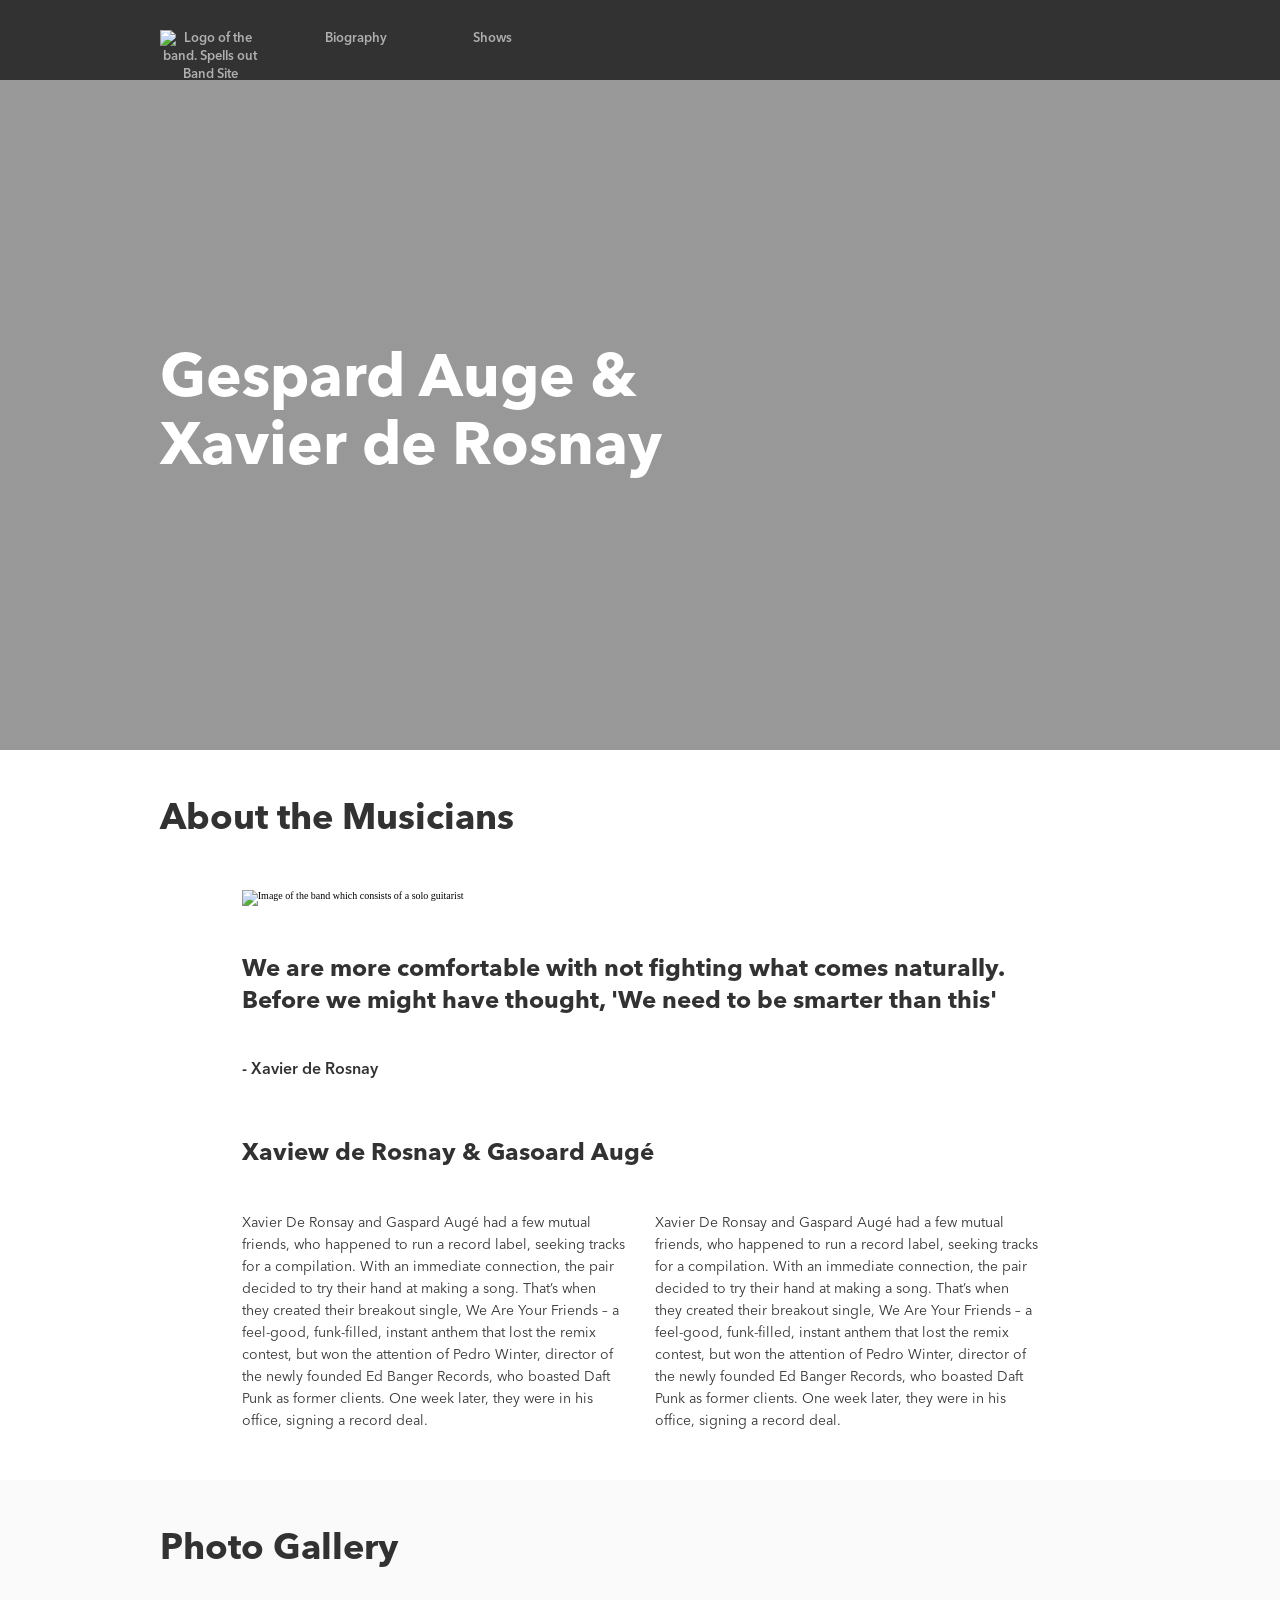
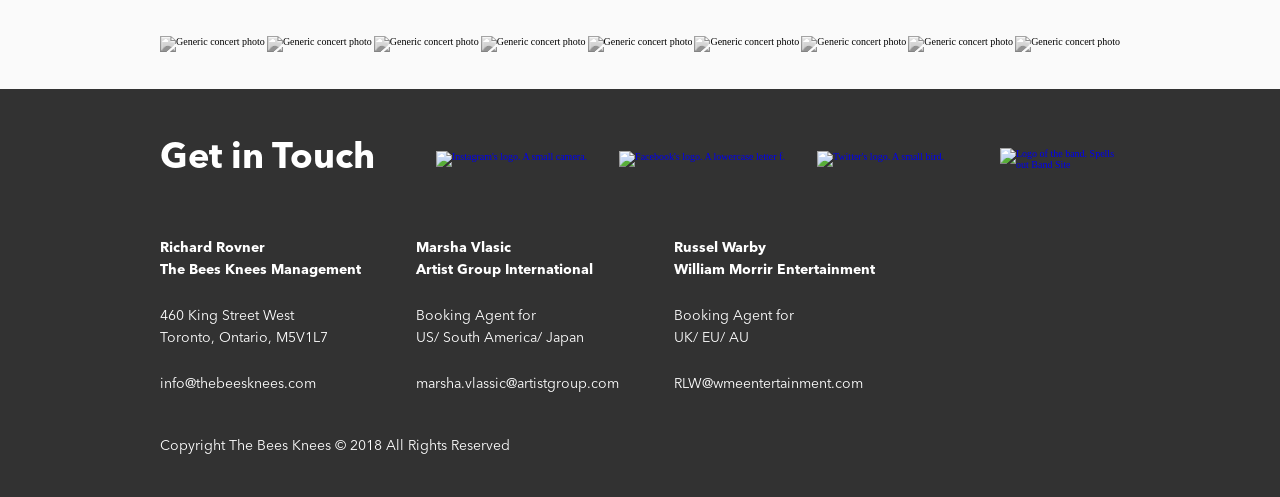
==== commit 0c86e423: "Font colors updated, header sizing fixed and some comments added. Final review for comments etc" ====
--- a/sprint1/index.html
+++ b/sprint1/index.html
@@ -9,22 +9,24 @@
 </head>
 <body>
   <header id="home" class="header"> 
-    <nav class="nav"><!--Start of the Navigation-->
-      <ul class="nav__list"> <!--Start of Navigation list-->
-        <li class="nav__item nav__item--hover nav__item--full"> <!--Logo takes up full width at mobile-->
-          <a href="#home" class="nav__link">
-            <img class="nav__logo" src="./assets/logo/Logo-bandsite.png" alt="Logo of the band. Spells out Band Site">
-          </a>
-        </li>
-        <li class="nav__item nav__item--hover nav__item--half"> <!--Nav link take up half width at mobile-->
-          <a  class="nav__link"href="#about">Biography</a>
-        </li>
-        <li class="nav__item nav__item--hover nav__item--half"> <!--Nav link take up half width at mobile-->
-          <a  class="nav__link" href="#">Shows</a>
-        </li>
-      </ul> <!--End of Navigation list-->
-    </nav> <!--End of Navigation-->
-    <h1 class="header__title">Gespard Auge &AMP; Xavier de Rosnay</h1> <!--Hero header and page title-->
+      <nav class="nav"><!--Start of the Navigation-->
+        <ul class="nav__list"> <!--Start of navigation list-->
+          <li class="nav__item nav__item--hover nav__item--full"> <!--Logo takes up full width at mobile-->
+            <a href="#home" class="nav__link">
+              <img class="nav__logo" src="../../assets/logo/Logo-bandsite.png" alt="Logo of the band. Spells out Band Site">
+            </a>
+          </li>
+          <li class="nav__item nav__item--hover nav__item--half"> <!--Nav links take up half width at mobile-->
+            <a  class="nav__link"href="#about">Biography</a>
+          </li>
+          <li class="nav__item nav__item--hover nav__item--half"> <!--Nav links take up half width at mobile-->
+            <a  class="nav__link" href="#">Shows</a>
+          </li>
+        </ul> <!--End of navigation list-->
+      </nav> <!--End of Navigation-->
+      <div class="header__hero-wrapper">
+        <h1 class="header__title">Gespard Auge &AMP; Xavier de Rosnay</h1> <!--Hero header and page title-->
+      </div>
   </header>
   
   <main>
--- a/sprint1/css/master.css
+++ b/sprint1/css/master.css
@@ -389,15 +389,12 @@
   -webkit-box-direction: normal;
       -ms-flex-direction: column;
           flex-direction: column;
-  -webkit-box-pack: center;
-      -ms-flex-pack: center;
-          justify-content: center;
   background-image: -webkit-gradient(linear, left top, left bottom, from(rgba(50, 50, 50, 0.5))), url("../../../assets/images/hero.jpg");
   background-image: linear-gradient(rgba(50, 50, 50, 0.5)), url("../../../assets/images/hero.jpg");
   background-size: cover;
   background-position: center;
   background-repeat: no-repeat;
-  height: 34.3rem;
+  height: 26.3rem;
   position: relative;
 }
 
@@ -411,6 +408,22 @@
   .header {
     height: 75rem;
   }
+}
+
+.header__hero-wrapper {
+  -webkit-box-flex: 1;
+      -ms-flex: 1;
+          flex: 1;
+  display: -webkit-box;
+  display: -ms-flexbox;
+  display: flex;
+  -webkit-box-orient: vertical;
+  -webkit-box-direction: normal;
+      -ms-flex-direction: column;
+          flex-direction: column;
+  -webkit-box-pack: center;
+      -ms-flex-pack: center;
+          justify-content: center;
 }
 
 .header__title {
@@ -431,11 +444,6 @@
 }
 
 .nav {
-  position: fixed;
-  top: 0;
-  left: 0;
-  right: 0;
-  z-index: 5;
   background: #323232;
 }
 
@@ -616,6 +624,10 @@
   }
 }
 
+.section__title {
+  color: #323232;
+}
+
 .section__title--about {
   padding-bottom: 24px;
 }
@@ -664,8 +676,17 @@
   }
 }
 
+.section__text {
+  color: #323232;
+}
+
+.section__text--bold {
+  color: #323232;
+}
+
 .section__text--quote {
   padding-bottom: 32px;
+  color: #323232;
 }
 
 @media only screen and (min-width: 550px) {
@@ -710,6 +731,7 @@
 
 .section__sub-header {
   padding-bottom: 24px;
+  color: #323232;
 }
 
 @media only screen and (min-width: 550px) {
@@ -812,22 +834,6 @@
           filter: grayscale(0);
   -webkit-transition: all 0.5s;
   transition: all 0.5s;
-}
-
-.section__img--about {
-  height: 14.5rem;
-}
-
-@media only screen and (min-width: 550px) {
-  .section__img--about {
-    height: 36.2rem;
-  }
-}
-
-@media only screen and (min-width: 1200px) {
-  .section__img--about {
-    height: 45rem;
-  }
 }
 
 .footer {
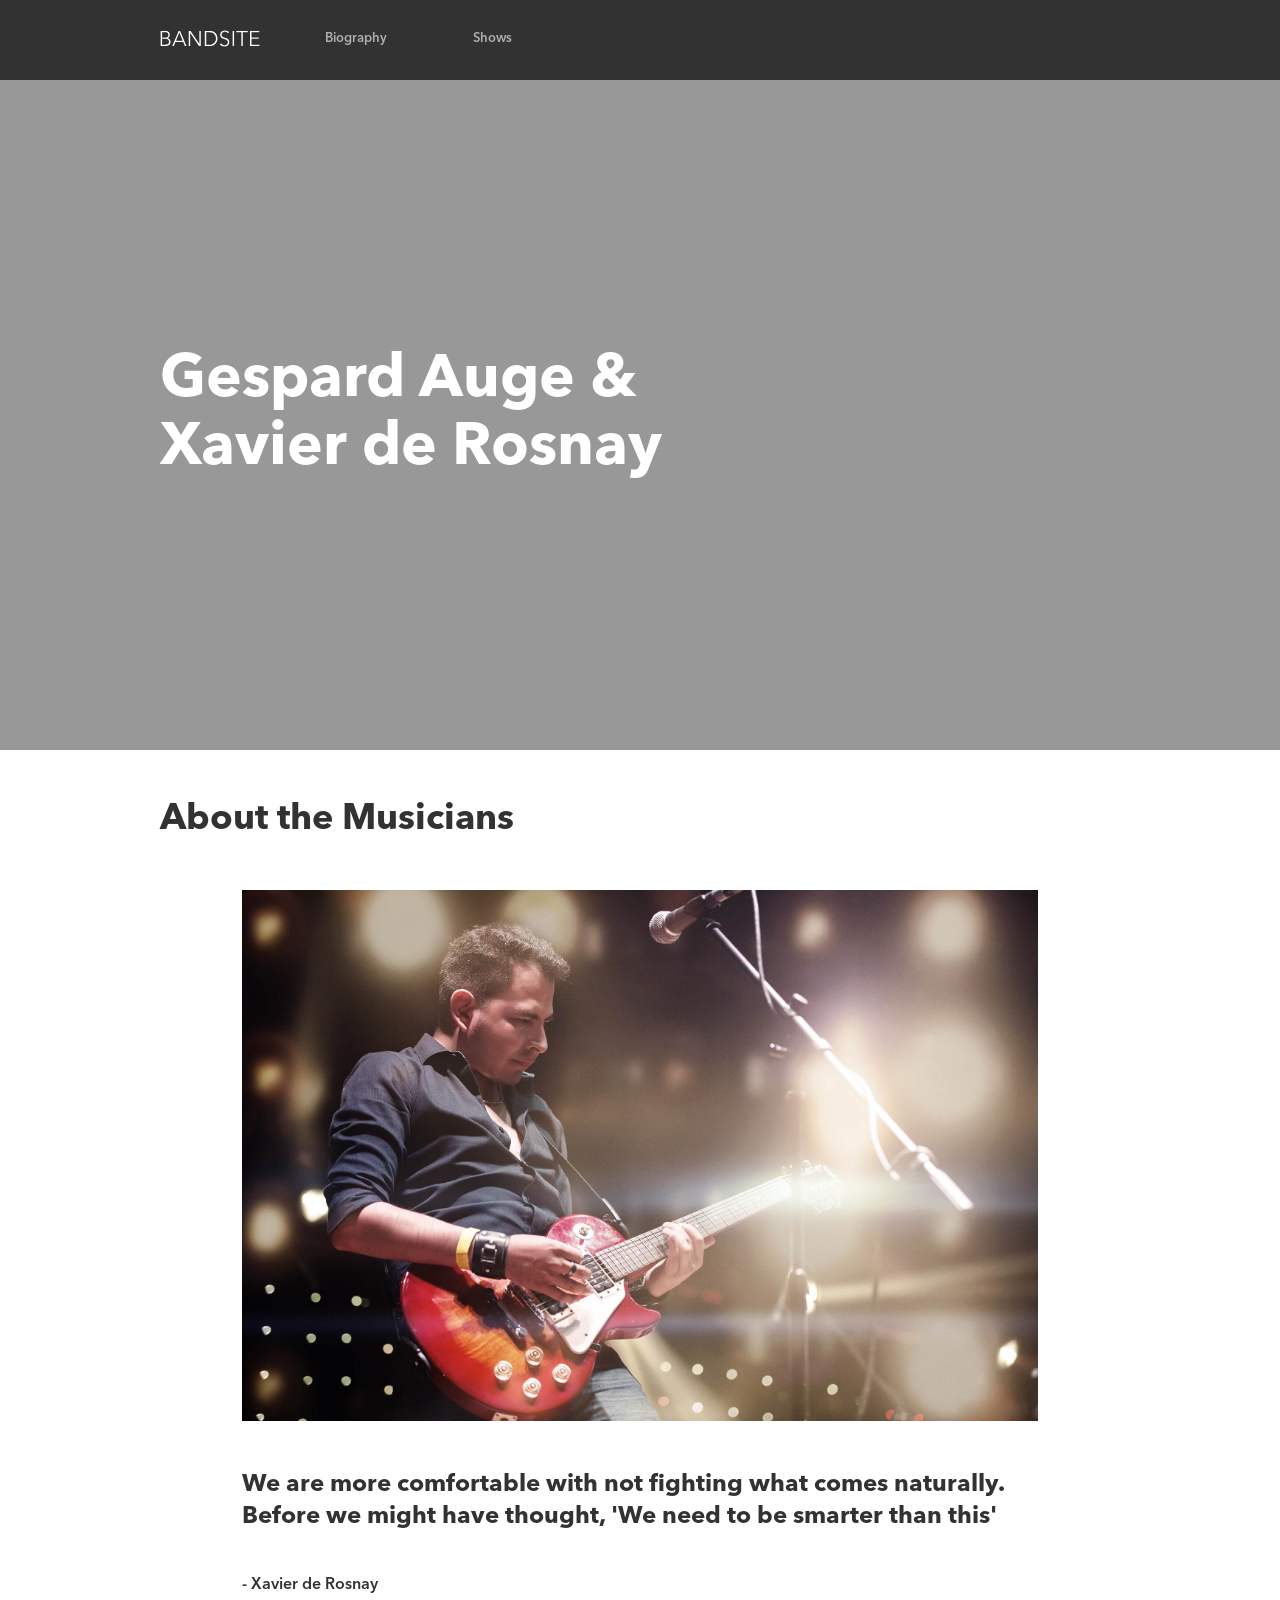
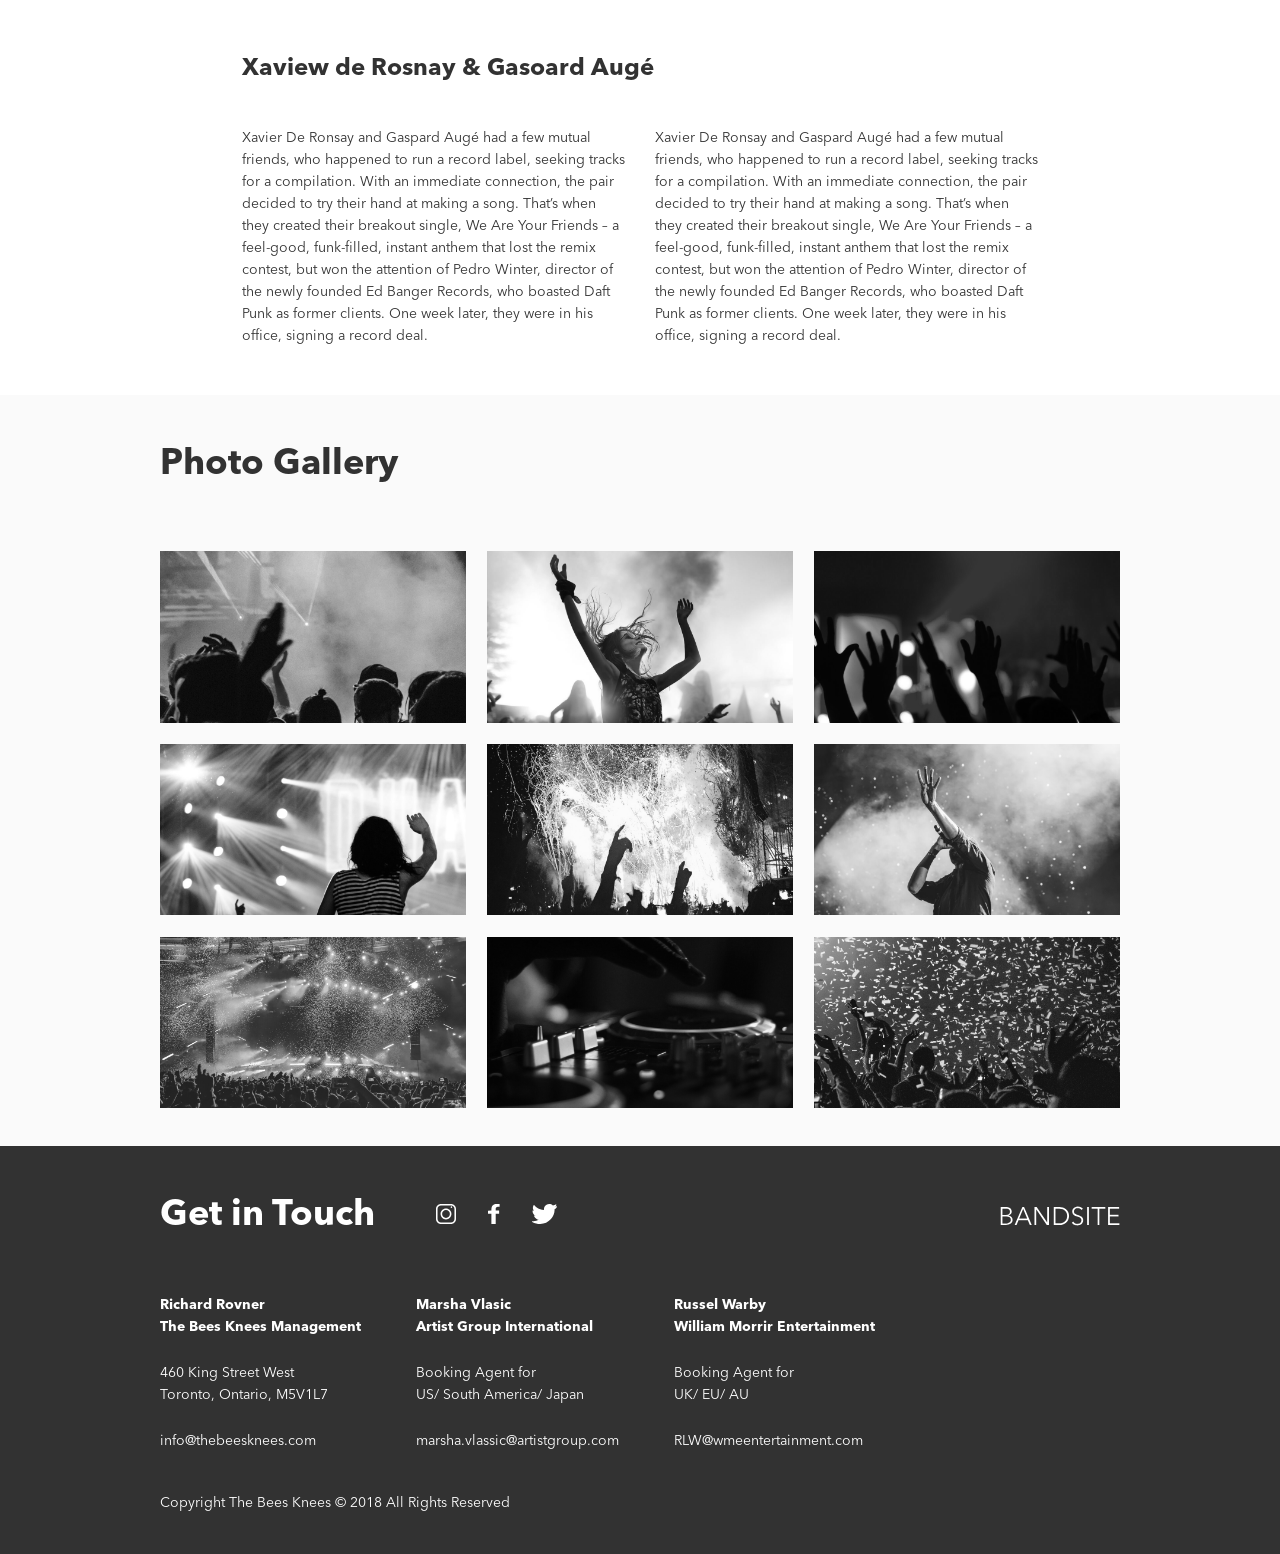
==== commit 118294cc: "SVGs in place of PNGs. Final testing to ensure everything is correct." ====
--- a/sprint1/index.html
+++ b/sprint1/index.html
@@ -4,29 +4,29 @@
   <meta charset="UTF-8">
   <meta name="viewport" content="width=device-width, initial-scale=1.0">
   <meta http-equiv="X-UA-Compatible" content="ie=edge">
+  <title>Band Site</title>
   <link rel="stylesheet" href="./css/master.css">
-  <title>Band Site</title>
 </head>
 <body>
   <header id="home" class="header"> 
-      <nav class="nav"><!--Start of the Navigation-->
-        <ul class="nav__list"> <!--Start of navigation list-->
-          <li class="nav__item nav__item--hover nav__item--full"> <!--Logo takes up full width at mobile-->
-            <a href="#home" class="nav__link">
-              <img class="nav__logo" src="../../assets/logo/Logo-bandsite.png" alt="Logo of the band. Spells out Band Site">
-            </a>
-          </li>
-          <li class="nav__item nav__item--hover nav__item--half"> <!--Nav links take up half width at mobile-->
-            <a  class="nav__link"href="#about">Biography</a>
-          </li>
-          <li class="nav__item nav__item--hover nav__item--half"> <!--Nav links take up half width at mobile-->
-            <a  class="nav__link" href="#">Shows</a>
-          </li>
-        </ul> <!--End of navigation list-->
-      </nav> <!--End of Navigation-->
-      <div class="header__hero-wrapper">
-        <h1 class="header__title">Gespard Auge &AMP; Xavier de Rosnay</h1> <!--Hero header and page title-->
-      </div>
+    <nav class="nav"><!--Start of the Navigation-->
+      <ul class="nav__list"> <!--Start of navigation list-->
+        <li class="nav__item nav__item--full"> <!--Logo takes up full width at mobile-->
+          <a href="#home" class="nav__link">
+            <img class="nav__logo" src="./assets/logo/Logo-bandsite.svg" alt="Logo of the band. Spells out Band Site">
+          </a>
+        </li>
+        <li class="nav__item nav__item--half"> <!--Nav links take up half width at mobile-->
+          <a  class="nav__link nav__link--hover"href="#about">Biography</a>
+        </li>
+        <li class="nav__item nav__item--half"> <!--Nav links take up half width at mobile-->
+          <a  class="nav__link nav__link--hover" href="#">Shows</a>
+        </li>
+      </ul> <!--End of navigation list-->
+    </nav> <!--End of Navigation-->
+    <div class="header__hero-wrapper">
+      <h1 class="header__title">Gespard Auge &AMP; Xavier de Rosnay</h1> <!--Hero header and page title-->
+    </div>
   </header>
   
   <main>
@@ -34,15 +34,14 @@
       <h2 class="section__title section__title--about">About the Musicians</h2> 
       <div class="section__content section__content--about"> <!--Start of About section content-->
         <div class="section__img-container">
-          <img class="section__img--about" src="../../assets/images/band.jpg" alt="Image of the band which consists of a solo guitarist">
+          <img class="section__img--about" src="./assets/images/band.jpg" alt="Image of the band which consists of a solo guitarist">
         </div>
         <blockquote class="section__quote">
           <p class="section__text--quote section__text--bold">We are more comfortable with not fighting what comes naturally. 
             Before we might have thought, 'We need to be smarter than this'</p> <!--Quote text-->
           <footer class="section__text section__text--bold">- Xavier de Rosnay</footer>
         </blockquote>
-          
-          <h3 class="section__sub-header">Xaview de Rosnay &AMP; Gasoard Augé</h3>
+        <h3 class="section__sub-header">Xaview de Rosnay &AMP; Gasoard Augé</h3>
         <div class="section__content--description"> <!--Start of Content description wrapper-->
           <p class="section__text section__text--description">Xavier De Ronsay and Gaspard Augé had a few mutual friends, who happened to run a record label, seeking tracks for a compilation. With an immediate connection, the pair decided to try their hand at making a song. That’s when they created their breakout single, We Are Your Friends – a feel-good, funk-filled, instant anthem that lost the remix contest, but won the attention of Pedro Winter, director of the newly founded Ed Banger Records, who boasted Daft Punk as former clients. One week later, they were in his office, signing a record deal.</p>
           <p class="section__text section__text--description">Xavier De Ronsay and Gaspard Augé had a few mutual friends, who happened to run a record label, seeking tracks for a compilation. With an immediate connection, the pair decided to try their hand at making a song. That’s when they created their breakout single, We Are Your Friends – a feel-good, funk-filled, instant anthem that lost the remix contest, but won the attention of Pedro Winter, director of the newly founded Ed Banger Records, who boasted Daft Punk as former clients. One week later, they were in his office, signing a record deal.</p>
@@ -54,31 +53,31 @@
       <h2 class="section__title section__title--shows">Photo Gallery</h2>
       <ul class="section__content--gallery"> <!--Start of Gallery section-->
         <li class="section__img-container--gallery"> <!--Gallery image container-->
-          <img class="section__img--shows" src="../../assets/images/Photo-gallery-1.jpg" alt="Generic concert photo">
+          <img class="section__img--shows" src="./assets/images/Photo-gallery-1.jpg" alt="Generic concert photo">
         </li>
         <li class="section__img-container--gallery"> <!--Gallery image container-->
-          <img class="section__img--shows" src="../../assets/images/Photo-gallery-2.jpg" alt="Generic concert photo">
+          <img class="section__img--shows" src="./assets/images/Photo-gallery-2.jpg" alt="Generic concert photo">
         </li>
         <li class="section__img-container--gallery"> <!--Gallery image container-->
-          <img class="section__img--shows" src="../../assets/images/Photo-gallery-3.jpg" alt="Generic concert photo">
+          <img class="section__img--shows" src="./assets/images/Photo-gallery-3.jpg" alt="Generic concert photo">
         </li>
         <li class="section__img-container--gallery"> <!--Gallery image container-->
-          <img class="section__img--shows" src="../../assets/images/Photo-gallery-4.jpg" alt="Generic concert photo">
+          <img class="section__img--shows" src="./assets/images/Photo-gallery-4.jpg" alt="Generic concert photo">
         </li>
         <li class="section__img-container--gallery"> <!--Gallery image container-->
-          <img class="section__img--shows" src="../../assets/images/Photo-gallery-5.jpg" alt="Generic concert photo">
+          <img class="section__img--shows" src="./assets/images/Photo-gallery-5.jpg" alt="Generic concert photo">
         </li>
         <li class="section__img-container--gallery"> <!--Gallery image container-->
-          <img class="section__img--shows" src="../../assets/images/Photo-gallery-6.jpg" alt="Generic concert photo">
+          <img class="section__img--shows" src="./assets/images/Photo-gallery-6.jpg" alt="Generic concert photo">
         </li>
         <li class="section__img-container--gallery"> <!--Gallery image container-->
-          <img class="section__img--shows" src="../../assets/images/Photo-gallery-7.jpg" alt="Generic concert photo">
+          <img class="section__img--shows" src="./assets/images/Photo-gallery-7.jpg" alt="Generic concert photo">
         </li>
         <li class="section__img-container--gallery"> <!--Gallery image container-->
-          <img class="section__img--shows" src="../../assets/images/Photo-gallery-8.jpg" alt="Generic concert photo">
+          <img class="section__img--shows" src="./assets/images/Photo-gallery-8.jpg" alt="Generic concert photo">
         </li>
         <li class="section__img-container--gallery"> <!--Gallery image container-->
-          <img class="section__img--shows" src="../../assets/images/Photo-gallery-9.jpg" alt="Generic concert photo">
+          <img class="section__img--shows" src="./assets/images/Photo-gallery-9.jpg" alt="Generic concert photo">
         </li>
       </ul> <!--End of Gallery section-->
     </section> <!--End of Shows section-->
@@ -90,22 +89,22 @@
       <ul class="footer__flex social"> <!--Top footer flex item 2 - Social Icons-->
         <li class="social__container"> <!--Social link container-->
           <a class="social__link" href="http://www.instagram.com" target="__blank">
-            <img class="social__img" src="../../assets/icons/png/Icon-instagram.png" alt="Instagram's logo. A small camera.">
+            <img class="social__img" src="./assets/icons/svg/Icon-instagram.svg" alt="Instagram's logo. A small camera.">
           </a>
         </li>
         <li class="social__container"> <!--Social link container-->
           <a class="social__link" href="http://www.facebook.com" target="__blank">
-            <img class="social__img" src="../../assets/icons/png/Icon-facebook.png" alt="Facebook's logo. A lowercase letter f.">
+            <img class="social__img" src="./assets/icons/svg/Icon-facebook.svg" alt="Facebook's logo. A lowercase letter f.">
           </a>
         </li>
         <li class="social__container"> <!--Social link container-->
           <a class="social__link" href="http://www.twitter.com" target="__blank">        
-            <img class="social__img" src="../../assets/icons/png/Icon-twitter.png" alt="Twitter's logo. A small bird.">
+            <img class="social__img" src="./assets/icons/svg/Icon-twitter.svg" alt="Twitter's logo. A small bird.">
           </a>      
         </li>
       </ul> <!--End of top footer flex item 2-->
-      <a href="#" class="social__logo"> <!--Top footer flex item 3 - Band Logo-->
-        <img src="../../assets/logo/Logo-bandsite.png" alt="Logo of the band. Spells out Band Site">
+      <a href="#home" class="social__logo"> <!--Top footer flex item 3 - Band Logo-->
+        <img src="./assets/logo/Logo-bandsite.svg" alt="Logo of the band. Spells out Band Site">
       </a>
     </div> <!--End of Top footer flex container-->
     <ul class="contact footer__flex"> <!--Start of Middle footer flex container-->
@@ -133,6 +132,5 @@
     </ul> <!--End of Middle footer flex container-->
     <p class="contact__text">Copyright The Bees Knees &COPY; 2018 All Rights Reserved</p>
   </footer>
-
 </body>
 </html>
--- a/sprint1/css/master.css
+++ b/sprint1/css/master.css
@@ -389,13 +389,7 @@
   -webkit-box-direction: normal;
       -ms-flex-direction: column;
           flex-direction: column;
-  background-image: -webkit-gradient(linear, left top, left bottom, from(rgba(50, 50, 50, 0.5))), url("../../../assets/images/hero.jpg");
-  background-image: linear-gradient(rgba(50, 50, 50, 0.5)), url("../../../assets/images/hero.jpg");
-  background-size: cover;
-  background-position: center;
-  background-repeat: no-repeat;
   height: 26.3rem;
-  position: relative;
 }
 
 @media only screen and (min-width: 550px) {
@@ -424,6 +418,11 @@
   -webkit-box-pack: center;
       -ms-flex-pack: center;
           justify-content: center;
+  background-image: -webkit-gradient(linear, left top, left bottom, from(rgba(50, 50, 50, 0.5))), url("../../../assets/images/hero.jpg");
+  background-image: linear-gradient(rgba(50, 50, 50, 0.5)), url("../../../assets/images/hero.jpg");
+  background-size: cover;
+  background-position: center;
+  background-repeat: no-repeat;
 }
 
 .header__title {
@@ -517,22 +516,6 @@
   .nav__item--half {
     margin-right: 56px;
     min-width: 80px;
-  }
-}
-
-.nav__item--hover:hover::after {
-  position: absolute;
-  content: "";
-  left: 0;
-  right: 0;
-  top: 90%;
-  bottom: 0;
-  background: #FAFAFA;
-}
-
-@media only screen and (min-width: 550px) {
-  .nav__item--hover:hover::after {
-    top: 95%;
   }
 }
 
@@ -551,12 +534,12 @@
           flex: 1;
   padding: 8px;
   color: #AFAFAF;
-  position: relative;
-  z-index: 5;
-}
-
-.nav__link:hover {
+  border-bottom: 4px solid #323232;
+}
+
+.nav__link--hover:hover {
   color: #FAFAFA;
+  border-bottom: 4px solid #FFF;
 }
 
 @media only screen and (min-width: 550px) {
